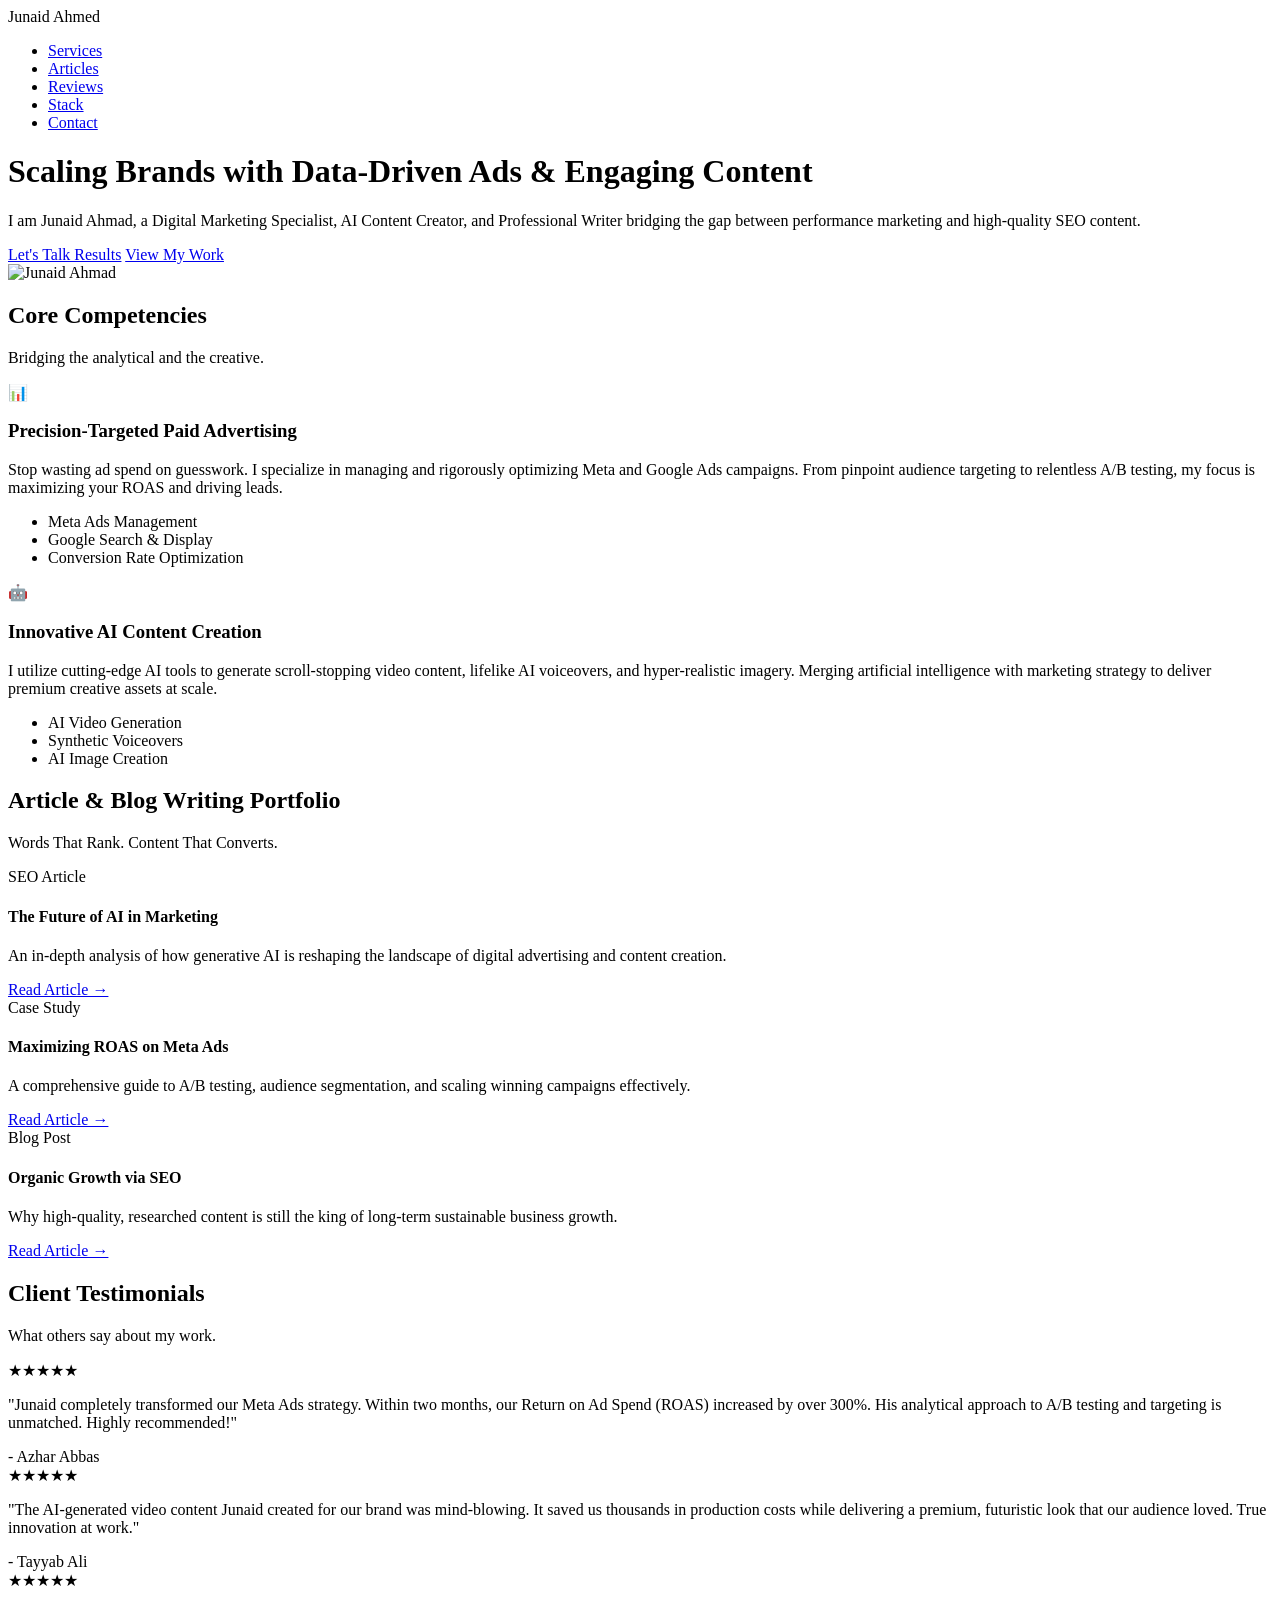
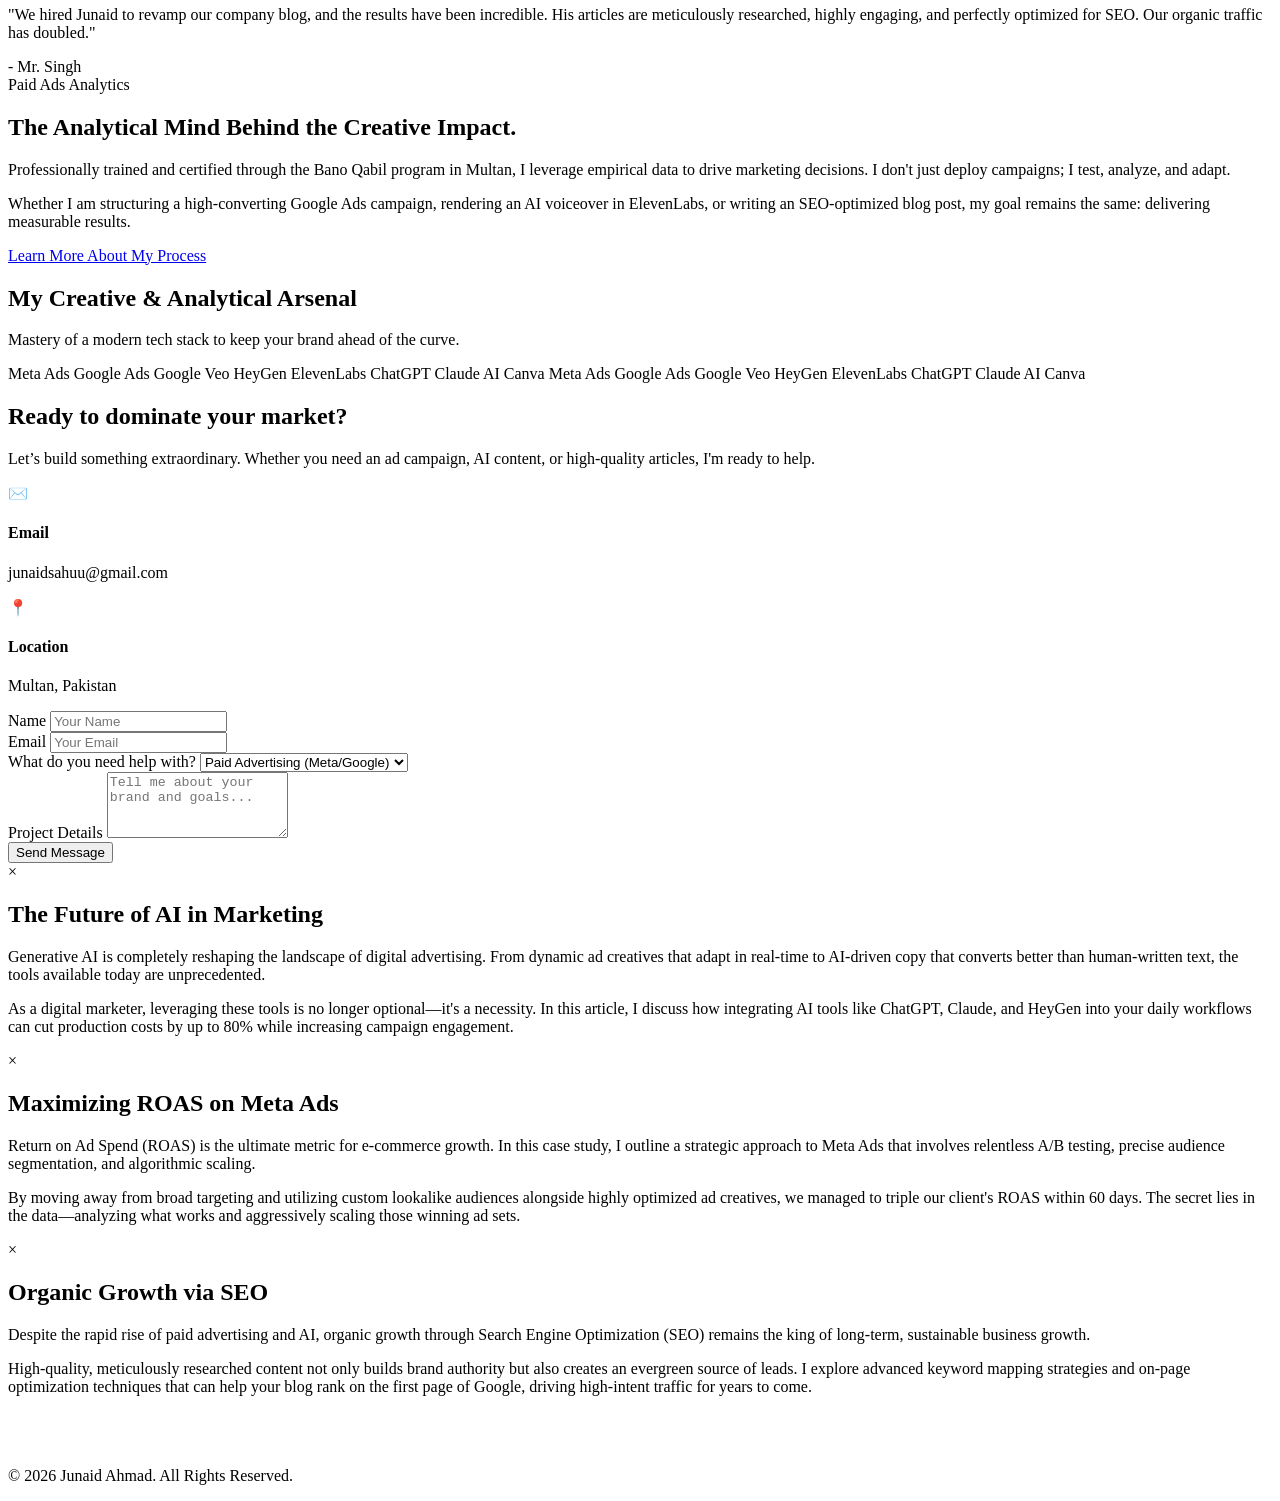
==== index.html @ 8d8487d4 "Add index.html" ====
<!DOCTYPE html>
<html lang="en">
<head>
    <meta charset="UTF-8">
    <meta name="viewport" content="width=device-width, initial-scale=1.0">
    <title>Junaid Ahmad | Digital Marketer, AI Creator & Writer</title>
    <meta name="description" content="Portfolio of Junaid Ahmad: Digital Marketing Specialist, AI Content Creator, and Professional Article/Blog Writer.">
    <link rel="preconnect" href="https://fonts.googleapis.com">
    <link rel="preconnect" href="https://fonts.gstatic.com" crossorigin>
    <link href="https://fonts.googleapis.com/css2?family=Outfit:wght@300;400;600;800&display=swap" rel="stylesheet">
    <link rel="stylesheet" href="style.css">
</head>
<body>
    <div class="background-glow"></div>
    <div class="background-glow glow-2"></div>

    <nav class="navbar">
        <div class="container nav-container">
            <div class="logo">Junaid <span>Ahmed</span></div>
            <ul class="nav-links">
                <li><a href="#services">Services</a></li>
                <li><a href="#blogs">Articles</a></li>
                <li><a href="#reviews">Reviews</a></li>
                <li><a href="#stack">Stack</a></li>
                <li><a href="#contact" class="btn-small">Contact</a></li>
            </ul>
        </div>
    </nav>

    <header class="hero" id="home">
        <div class="container hero-container">
            <div class="hero-content">
                <h1>Scaling Brands with <span class="text-gradient">Data-Driven Ads</span> & <span class="text-gradient-alt">Engaging Content</span></h1>
                <p>I am Junaid Ahmad, a Digital Marketing Specialist, AI Content Creator, and Professional Writer bridging the gap between performance marketing and high-quality SEO content.</p>
                <div class="hero-buttons">
                    <a href="#contact" class="btn btn-primary">Let's Talk Results</a>
                    <a href="#services" class="btn btn-secondary">View My Work</a>
                </div>
            </div>
            <div class="hero-image">
                <div class="image-placeholder">
                    <img src="profile.jpg" alt="Junaid Ahmad" class="profile-img">
                </div>
            </div>
        </div>
    </header>

    <section id="services" class="services">
        <div class="container">
            <div class="section-header center">
                <h2>Core Competencies</h2>
                <p>Bridging the analytical and the creative.</p>
            </div>
            <div class="services-grid">
                <div class="service-card">
                    <div class="card-icon blue">📊</div>
                    <h3>Precision-Targeted Paid Advertising</h3>
                    <p>Stop wasting ad spend on guesswork. I specialize in managing and rigorously optimizing Meta and Google Ads campaigns. From pinpoint audience targeting to relentless A/B testing, my focus is maximizing your ROAS and driving leads.</p>
                    <ul class="feature-list">
                        <li>Meta Ads Management</li>
                        <li>Google Search & Display</li>
                        <li>Conversion Rate Optimization</li>
                    </ul>
                </div>
                <div class="service-card">
                    <div class="card-icon purple">🤖</div>
                    <h3>Innovative AI Content Creation</h3>
                    <p>I utilize cutting-edge AI tools to generate scroll-stopping video content, lifelike AI voiceovers, and hyper-realistic imagery. Merging artificial intelligence with marketing strategy to deliver premium creative assets at scale.</p>
                    <ul class="feature-list">
                        <li>AI Video Generation</li>
                        <li>Synthetic Voiceovers</li>
                        <li>AI Image Creation</li>
                    </ul>
                </div>
            </div>
        </div>
    </section>

    <section id="blogs" class="blogs">
        <div class="container">
            <div class="section-header center">
                <h2>Article & Blog Writing Portfolio</h2>
                <p>Words That Rank. Content That Converts.</p>
            </div>
            <div class="blogs-grid">
                <div class="blog-card">
                    <div class="blog-img">SEO Article</div>
                    <div class="blog-content">
                        <h4>The Future of AI in Marketing</h4>
                        <p>An in-depth analysis of how generative AI is reshaping the landscape of digital advertising and content creation.</p>
                        <a href="#" class="read-more" onclick="openModal('modal-1', event)">Read Article →</a>
                    </div>
                </div>
                <div class="blog-card">
                    <div class="blog-img">Case Study</div>
                    <div class="blog-content">
                        <h4>Maximizing ROAS on Meta Ads</h4>
                        <p>A comprehensive guide to A/B testing, audience segmentation, and scaling winning campaigns effectively.</p>
                        <a href="#" class="read-more" onclick="openModal('modal-2', event)">Read Article →</a>
                    </div>
                </div>
                <div class="blog-card">
                    <div class="blog-img">Blog Post</div>
                    <div class="blog-content">
                        <h4>Organic Growth via SEO</h4>
                        <p>Why high-quality, researched content is still the king of long-term sustainable business growth.</p>
                        <a href="#" class="read-more" onclick="openModal('modal-3', event)">Read Article →</a>
                    </div>
                </div>
            </div>
        </div>
    </section>

    <section id="reviews" class="reviews">
        <div class="container">
            <div class="section-header center">
                <h2>Client Testimonials</h2>
                <p>What others say about my work.</p>
            </div>
            <div class="reviews-grid">
                <div class="review-card">
                    <div class="stars">★★★★★</div>
                    <p class="review-text">"Junaid completely transformed our Meta Ads strategy. Within two months, our Return on Ad Spend (ROAS) increased by over 300%. His analytical approach to A/B testing and targeting is unmatched. Highly recommended!"</p>
                    <div class="reviewer">- Azhar Abbas</div>
                </div>
                <div class="review-card">
                    <div class="stars">★★★★★</div>
                    <p class="review-text">"The AI-generated video content Junaid created for our brand was mind-blowing. It saved us thousands in production costs while delivering a premium, futuristic look that our audience loved. True innovation at work."</p>
                    <div class="reviewer">- Tayyab Ali</div>
                </div>
                <div class="review-card">
                    <div class="stars">★★★★★</div>
                    <p class="review-text">"We hired Junaid to revamp our company blog, and the results have been incredible. His articles are meticulously researched, highly engaging, and perfectly optimized for SEO. Our organic traffic has doubled."</p>
                    <div class="reviewer">- Mr. Singh</div>
                </div>
            </div>
        </div>
    </section>

    <section id="about" class="about">
        <div class="container about-container">
            <div class="about-image">
                <div class="dashboard-placeholder">
                    <div class="dash-header">Paid Ads Analytics</div>
                    <div class="dash-bars">
                        <div class="bar" style="height: 60%;"></div>
                        <div class="bar" style="height: 80%;"></div>
                        <div class="bar" style="height: 40%;"></div>
                        <div class="bar" style="height: 90%;"></div>
                    </div>
                </div>
            </div>
            <div class="about-content">
                <h2>The Analytical Mind Behind the Creative Impact.</h2>
                <p>Professionally trained and certified through the Bano Qabil program in Multan, I leverage empirical data to drive marketing decisions. I don't just deploy campaigns; I test, analyze, and adapt.</p>
                <p>Whether I am structuring a high-converting Google Ads campaign, rendering an AI voiceover in ElevenLabs, or writing an SEO-optimized blog post, my goal remains the same: delivering measurable results.</p>
                <a href="#contact" class="btn btn-outline">Learn More About My Process</a>
            </div>
        </div>
    </section>

    <section id="stack" class="tech-stack">
        <div class="container">
            <div class="section-header center">
                <h2>My Creative & Analytical Arsenal</h2>
                <p>Mastery of a modern tech stack to keep your brand ahead of the curve.</p>
            </div>
            <div class="marquee-container">
                <div class="marquee-content">
                    <span class="tech-item">Meta Ads</span>
                    <span class="tech-item">Google Ads</span>
                    <span class="tech-item">Google Veo</span>
                    <span class="tech-item">HeyGen</span>
                    <span class="tech-item">ElevenLabs</span>
                    <span class="tech-item">ChatGPT</span>
                    <span class="tech-item">Claude AI</span>
                    <span class="tech-item">Canva</span>
                    <!-- Duplicate -->
                    <span class="tech-item">Meta Ads</span>
                    <span class="tech-item">Google Ads</span>
                    <span class="tech-item">Google Veo</span>
                    <span class="tech-item">HeyGen</span>
                    <span class="tech-item">ElevenLabs</span>
                    <span class="tech-item">ChatGPT</span>
                    <span class="tech-item">Claude AI</span>
                    <span class="tech-item">Canva</span>
                </div>
            </div>
        </div>
    </section>

    <section id="contact" class="contact">
        <div class="container contact-container">
            <div class="contact-info">
                <h2>Ready to dominate your market?</h2>
                <p>Let’s build something extraordinary. Whether you need an ad campaign, AI content, or high-quality articles, I'm ready to help.</p>
                
                <div class="info-blocks">
                    <div class="info-block">
                        <span class="info-icon">✉️</span>
                        <div>
                            <h4>Email</h4>
                            <p>junaidsahuu@gmail.com</p>
                        </div>
                    </div>
                    <div class="info-block">
                        <span class="info-icon">📍</span>
                        <div>
                            <h4>Location</h4>
                            <p>Multan, Pakistan</p>
                        </div>
                    </div>
                </div>
            </div>
            <div class="contact-form">
                <form action="#" method="POST" onsubmit="event.preventDefault(); alert('Message sent simulated!');">
                    <div class="form-group">
                        <label for="name">Name</label>
                        <input type="text" id="name" placeholder="Your Name" required>
                    </div>
                    <div class="form-group">
                        <label for="email">Email</label>
                        <input type="email" id="email" placeholder="Your Email" required>
                    </div>
                    <div class="form-group">
                        <label for="service">What do you need help with?</label>
                        <select id="service">
                            <option>Paid Advertising (Meta/Google)</option>
                            <option>AI Content Generation</option>
                            <option>SEO Article / Blog Writing</option>
                            <option>Comprehensive Strategy</option>
                        </select>
                    </div>
                    <div class="form-group">
                        <label for="message">Project Details</label>
                        <textarea id="message" rows="4" placeholder="Tell me about your brand and goals..." required></textarea>
                    </div>
                    <button type="submit" class="btn btn-primary form-btn">Send Message</button>
                </form>
            </div>
        </div>
    </section>

    <!-- Article Modals -->
    <div id="modal-1" class="modal">
        <div class="modal-content">
            <span class="close-btn" onclick="closeModal('modal-1')">&times;</span>
            <h2>The Future of AI in Marketing</h2>
            <p>Generative AI is completely reshaping the landscape of digital advertising. From dynamic ad creatives that adapt in real-time to AI-driven copy that converts better than human-written text, the tools available today are unprecedented.</p>
            <p>As a digital marketer, leveraging these tools is no longer optional—it's a necessity. In this article, I discuss how integrating AI tools like ChatGPT, Claude, and HeyGen into your daily workflows can cut production costs by up to 80% while increasing campaign engagement.</p>
        </div>
    </div>
    
    <div id="modal-2" class="modal">
        <div class="modal-content">
            <span class="close-btn" onclick="closeModal('modal-2')">&times;</span>
            <h2>Maximizing ROAS on Meta Ads</h2>
            <p>Return on Ad Spend (ROAS) is the ultimate metric for e-commerce growth. In this case study, I outline a strategic approach to Meta Ads that involves relentless A/B testing, precise audience segmentation, and algorithmic scaling.</p>
            <p>By moving away from broad targeting and utilizing custom lookalike audiences alongside highly optimized ad creatives, we managed to triple our client's ROAS within 60 days. The secret lies in the data—analyzing what works and aggressively scaling those winning ad sets.</p>
        </div>
    </div>

    <div id="modal-3" class="modal">
        <div class="modal-content">
            <span class="close-btn" onclick="closeModal('modal-3')">&times;</span>
            <h2>Organic Growth via SEO</h2>
            <p>Despite the rapid rise of paid advertising and AI, organic growth through Search Engine Optimization (SEO) remains the king of long-term, sustainable business growth.</p>
            <p>High-quality, meticulously researched content not only builds brand authority but also creates an evergreen source of leads. I explore advanced keyword mapping strategies and on-page optimization techniques that can help your blog rank on the first page of Google, driving high-intent traffic for years to come.</p>
        </div>
    </div>

    <!-- WhatsApp Floating Button -->
    <a href="https://wa.me/923027334996" target="_blank" class="whatsapp-btn" title="Contact me on WhatsApp">
        <svg viewBox="0 0 32 32" width="35" height="35"><path d="M16 2a13 13 0 0 0-10.9 19.9L3.5 28.5l6.8-1.8A13 13 0 1 0 16 2zm0 24a11 11 0 0 1-5.6-1.5l-.4-.2-4.1 1.1 1.1-4-.3-.4A11 11 0 1 1 16 26zm6-8.2c-.3-.2-2-.9-2.3-1-.3-.1-.5-.2-.7.2s-1.2 1.5-1.5 1.8c-.2.3-.5.3-.8.2-.3-.2-1.4-.5-2.6-1.6-1-1-1.6-2.1-1.8-2.5-.2-.3 0-.4.1-.6.1-.2.3-.3.4-.5.1-.2.2-.3.3-.5.1-.2.1-.3 0-.5s-.7-1.8-.9-2.5c-.2-.7-.4-.6-.6-.6h-.5c-.2 0-.6.1-.9.4s-1.1 1.1-1.1 2.6c0 1.6 1.1 3.1 1.3 3.3.2.3 2.2 3.4 5.4 4.8 2.2.9 3.1 1 4.2.9 1.1-.1 2-.8 2.3-1.6.3-.8.3-1.5.2-1.6-.1-.2-.3-.6-.5z" fill="#FFF"/></svg>
    </a>

    <footer>
        <div class="container center">
            <p>&copy; 2026 Junaid Ahmad. All Rights Reserved.</p>
        </div>
    </footer>

    <script src="script.js"></script>
</body>
</html>
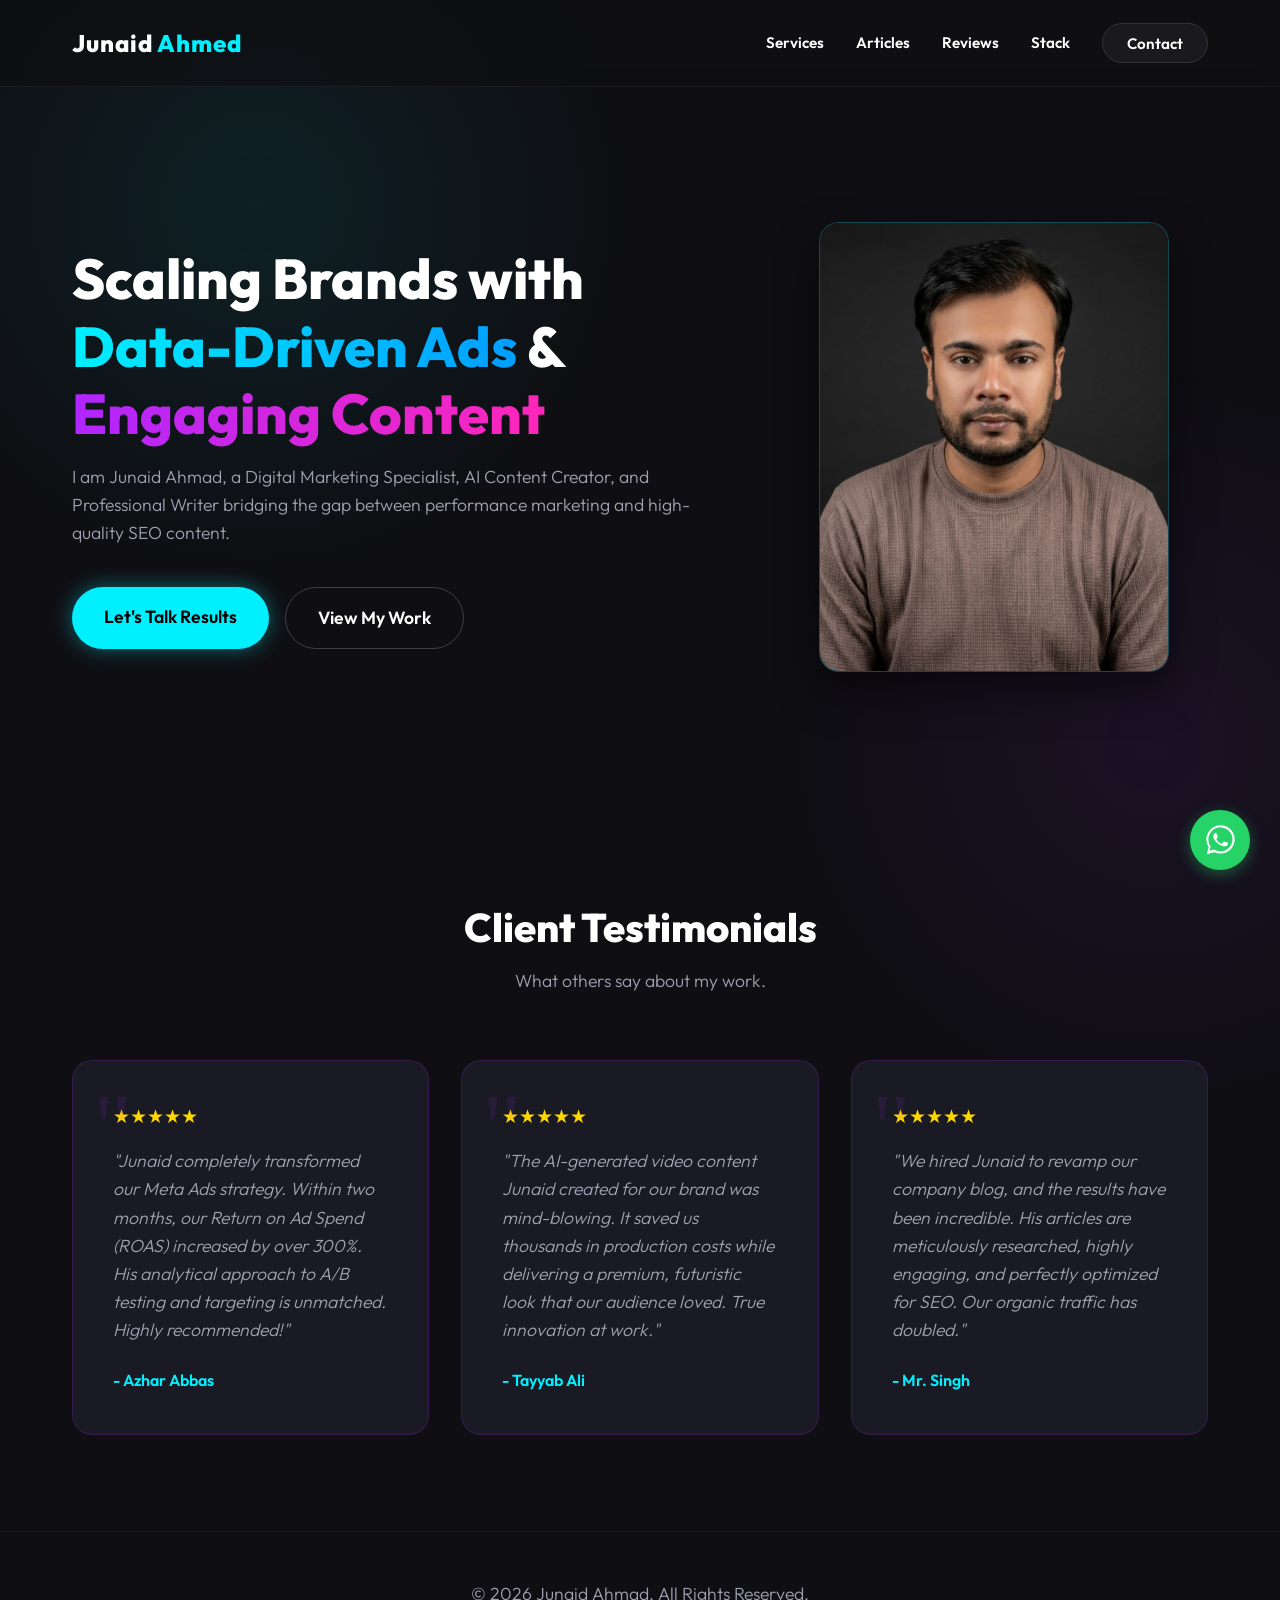
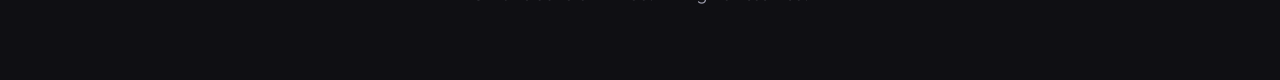
==== commit 5919519e: "Update index.html" ====
--- a/index.html
+++ b/index.html
@@ -5,8 +5,6 @@
     <meta name="viewport" content="width=device-width, initial-scale=1.0">
     <title>Junaid Ahmad | Digital Marketer, AI Creator & Writer</title>
     <meta name="description" content="Portfolio of Junaid Ahmad: Digital Marketing Specialist, AI Content Creator, and Professional Article/Blog Writer.">
-    <link rel="preconnect" href="https://fonts.googleapis.com">
-    <link rel="preconnect" href="https://fonts.gstatic.com" crossorigin>
     <link href="https://fonts.googleapis.com/css2?family=Outfit:wght@300;400;600;800&display=swap" rel="stylesheet">
     <link rel="stylesheet" href="style.css">
 </head>
@@ -16,13 +14,13 @@
 
     <nav class="navbar">
         <div class="container nav-container">
-            <div class="logo">Junaid <span>Ahmed</span></div>
+            <div class="logo"><a href="index.html" style="color: inherit; text-decoration: none;">Junaid <span>Ahmed</span></a></div>
             <ul class="nav-links">
-                <li><a href="#services">Services</a></li>
-                <li><a href="#blogs">Articles</a></li>
+                <li><a href="services.html">Services</a></li>
+                <li><a href="articles.html">Articles</a></li>
                 <li><a href="#reviews">Reviews</a></li>
-                <li><a href="#stack">Stack</a></li>
-                <li><a href="#contact" class="btn-small">Contact</a></li>
+                <li><a href="services.html#stack">Stack</a></li>
+                <li><a href="contact.html" class="btn-small">Contact</a></li>
             </ul>
         </div>
     </nav>
@@ -33,8 +31,8 @@
                 <h1>Scaling Brands with <span class="text-gradient">Data-Driven Ads</span> & <span class="text-gradient-alt">Engaging Content</span></h1>
                 <p>I am Junaid Ahmad, a Digital Marketing Specialist, AI Content Creator, and Professional Writer bridging the gap between performance marketing and high-quality SEO content.</p>
                 <div class="hero-buttons">
-                    <a href="#contact" class="btn btn-primary">Let's Talk Results</a>
-                    <a href="#services" class="btn btn-secondary">View My Work</a>
+                    <a href="contact.html" class="btn btn-primary">Let's Talk Results</a>
+                    <a href="services.html" class="btn btn-secondary">View My Work</a>
                 </div>
             </div>
             <div class="hero-image">
@@ -44,72 +42,6 @@
             </div>
         </div>
     </header>
-
-    <section id="services" class="services">
-        <div class="container">
-            <div class="section-header center">
-                <h2>Core Competencies</h2>
-                <p>Bridging the analytical and the creative.</p>
-            </div>
-            <div class="services-grid">
-                <div class="service-card">
-                    <div class="card-icon blue">📊</div>
-                    <h3>Precision-Targeted Paid Advertising</h3>
-                    <p>Stop wasting ad spend on guesswork. I specialize in managing and rigorously optimizing Meta and Google Ads campaigns. From pinpoint audience targeting to relentless A/B testing, my focus is maximizing your ROAS and driving leads.</p>
-                    <ul class="feature-list">
-                        <li>Meta Ads Management</li>
-                        <li>Google Search & Display</li>
-                        <li>Conversion Rate Optimization</li>
-                    </ul>
-                </div>
-                <div class="service-card">
-                    <div class="card-icon purple">🤖</div>
-                    <h3>Innovative AI Content Creation</h3>
-                    <p>I utilize cutting-edge AI tools to generate scroll-stopping video content, lifelike AI voiceovers, and hyper-realistic imagery. Merging artificial intelligence with marketing strategy to deliver premium creative assets at scale.</p>
-                    <ul class="feature-list">
-                        <li>AI Video Generation</li>
-                        <li>Synthetic Voiceovers</li>
-                        <li>AI Image Creation</li>
-                    </ul>
-                </div>
-            </div>
-        </div>
-    </section>
-
-    <section id="blogs" class="blogs">
-        <div class="container">
-            <div class="section-header center">
-                <h2>Article & Blog Writing Portfolio</h2>
-                <p>Words That Rank. Content That Converts.</p>
-            </div>
-            <div class="blogs-grid">
-                <div class="blog-card">
-                    <div class="blog-img">SEO Article</div>
-                    <div class="blog-content">
-                        <h4>The Future of AI in Marketing</h4>
-                        <p>An in-depth analysis of how generative AI is reshaping the landscape of digital advertising and content creation.</p>
-                        <a href="#" class="read-more" onclick="openModal('modal-1', event)">Read Article →</a>
-                    </div>
-                </div>
-                <div class="blog-card">
-                    <div class="blog-img">Case Study</div>
-                    <div class="blog-content">
-                        <h4>Maximizing ROAS on Meta Ads</h4>
-                        <p>A comprehensive guide to A/B testing, audience segmentation, and scaling winning campaigns effectively.</p>
-                        <a href="#" class="read-more" onclick="openModal('modal-2', event)">Read Article →</a>
-                    </div>
-                </div>
-                <div class="blog-card">
-                    <div class="blog-img">Blog Post</div>
-                    <div class="blog-content">
-                        <h4>Organic Growth via SEO</h4>
-                        <p>Why high-quality, researched content is still the king of long-term sustainable business growth.</p>
-                        <a href="#" class="read-more" onclick="openModal('modal-3', event)">Read Article →</a>
-                    </div>
-                </div>
-            </div>
-        </div>
-    </section>
 
     <section id="reviews" class="reviews">
         <div class="container">
@@ -137,141 +69,9 @@
         </div>
     </section>
 
-    <section id="about" class="about">
-        <div class="container about-container">
-            <div class="about-image">
-                <div class="dashboard-placeholder">
-                    <div class="dash-header">Paid Ads Analytics</div>
-                    <div class="dash-bars">
-                        <div class="bar" style="height: 60%;"></div>
-                        <div class="bar" style="height: 80%;"></div>
-                        <div class="bar" style="height: 40%;"></div>
-                        <div class="bar" style="height: 90%;"></div>
-                    </div>
-                </div>
-            </div>
-            <div class="about-content">
-                <h2>The Analytical Mind Behind the Creative Impact.</h2>
-                <p>Professionally trained and certified through the Bano Qabil program in Multan, I leverage empirical data to drive marketing decisions. I don't just deploy campaigns; I test, analyze, and adapt.</p>
-                <p>Whether I am structuring a high-converting Google Ads campaign, rendering an AI voiceover in ElevenLabs, or writing an SEO-optimized blog post, my goal remains the same: delivering measurable results.</p>
-                <a href="#contact" class="btn btn-outline">Learn More About My Process</a>
-            </div>
-        </div>
-    </section>
-
-    <section id="stack" class="tech-stack">
-        <div class="container">
-            <div class="section-header center">
-                <h2>My Creative & Analytical Arsenal</h2>
-                <p>Mastery of a modern tech stack to keep your brand ahead of the curve.</p>
-            </div>
-            <div class="marquee-container">
-                <div class="marquee-content">
-                    <span class="tech-item">Meta Ads</span>
-                    <span class="tech-item">Google Ads</span>
-                    <span class="tech-item">Google Veo</span>
-                    <span class="tech-item">HeyGen</span>
-                    <span class="tech-item">ElevenLabs</span>
-                    <span class="tech-item">ChatGPT</span>
-                    <span class="tech-item">Claude AI</span>
-                    <span class="tech-item">Canva</span>
-                    <!-- Duplicate -->
-                    <span class="tech-item">Meta Ads</span>
-                    <span class="tech-item">Google Ads</span>
-                    <span class="tech-item">Google Veo</span>
-                    <span class="tech-item">HeyGen</span>
-                    <span class="tech-item">ElevenLabs</span>
-                    <span class="tech-item">ChatGPT</span>
-                    <span class="tech-item">Claude AI</span>
-                    <span class="tech-item">Canva</span>
-                </div>
-            </div>
-        </div>
-    </section>
-
-    <section id="contact" class="contact">
-        <div class="container contact-container">
-            <div class="contact-info">
-                <h2>Ready to dominate your market?</h2>
-                <p>Let’s build something extraordinary. Whether you need an ad campaign, AI content, or high-quality articles, I'm ready to help.</p>
-                
-                <div class="info-blocks">
-                    <div class="info-block">
-                        <span class="info-icon">✉️</span>
-                        <div>
-                            <h4>Email</h4>
-                            <p>junaidsahuu@gmail.com</p>
-                        </div>
-                    </div>
-                    <div class="info-block">
-                        <span class="info-icon">📍</span>
-                        <div>
-                            <h4>Location</h4>
-                            <p>Multan, Pakistan</p>
-                        </div>
-                    </div>
-                </div>
-            </div>
-            <div class="contact-form">
-                <form action="#" method="POST" onsubmit="event.preventDefault(); alert('Message sent simulated!');">
-                    <div class="form-group">
-                        <label for="name">Name</label>
-                        <input type="text" id="name" placeholder="Your Name" required>
-                    </div>
-                    <div class="form-group">
-                        <label for="email">Email</label>
-                        <input type="email" id="email" placeholder="Your Email" required>
-                    </div>
-                    <div class="form-group">
-                        <label for="service">What do you need help with?</label>
-                        <select id="service">
-                            <option>Paid Advertising (Meta/Google)</option>
-                            <option>AI Content Generation</option>
-                            <option>SEO Article / Blog Writing</option>
-                            <option>Comprehensive Strategy</option>
-                        </select>
-                    </div>
-                    <div class="form-group">
-                        <label for="message">Project Details</label>
-                        <textarea id="message" rows="4" placeholder="Tell me about your brand and goals..." required></textarea>
-                    </div>
-                    <button type="submit" class="btn btn-primary form-btn">Send Message</button>
-                </form>
-            </div>
-        </div>
-    </section>
-
-    <!-- Article Modals -->
-    <div id="modal-1" class="modal">
-        <div class="modal-content">
-            <span class="close-btn" onclick="closeModal('modal-1')">&times;</span>
-            <h2>The Future of AI in Marketing</h2>
-            <p>Generative AI is completely reshaping the landscape of digital advertising. From dynamic ad creatives that adapt in real-time to AI-driven copy that converts better than human-written text, the tools available today are unprecedented.</p>
-            <p>As a digital marketer, leveraging these tools is no longer optional—it's a necessity. In this article, I discuss how integrating AI tools like ChatGPT, Claude, and HeyGen into your daily workflows can cut production costs by up to 80% while increasing campaign engagement.</p>
-        </div>
-    </div>
-    
-    <div id="modal-2" class="modal">
-        <div class="modal-content">
-            <span class="close-btn" onclick="closeModal('modal-2')">&times;</span>
-            <h2>Maximizing ROAS on Meta Ads</h2>
-            <p>Return on Ad Spend (ROAS) is the ultimate metric for e-commerce growth. In this case study, I outline a strategic approach to Meta Ads that involves relentless A/B testing, precise audience segmentation, and algorithmic scaling.</p>
-            <p>By moving away from broad targeting and utilizing custom lookalike audiences alongside highly optimized ad creatives, we managed to triple our client's ROAS within 60 days. The secret lies in the data—analyzing what works and aggressively scaling those winning ad sets.</p>
-        </div>
-    </div>
-
-    <div id="modal-3" class="modal">
-        <div class="modal-content">
-            <span class="close-btn" onclick="closeModal('modal-3')">&times;</span>
-            <h2>Organic Growth via SEO</h2>
-            <p>Despite the rapid rise of paid advertising and AI, organic growth through Search Engine Optimization (SEO) remains the king of long-term, sustainable business growth.</p>
-            <p>High-quality, meticulously researched content not only builds brand authority but also creates an evergreen source of leads. I explore advanced keyword mapping strategies and on-page optimization techniques that can help your blog rank on the first page of Google, driving high-intent traffic for years to come.</p>
-        </div>
-    </div>
-
     <!-- WhatsApp Floating Button -->
     <a href="https://wa.me/923027334996" target="_blank" class="whatsapp-btn" title="Contact me on WhatsApp">
-        <svg viewBox="0 0 32 32" width="35" height="35"><path d="M16 2a13 13 0 0 0-10.9 19.9L3.5 28.5l6.8-1.8A13 13 0 1 0 16 2zm0 24a11 11 0 0 1-5.6-1.5l-.4-.2-4.1 1.1 1.1-4-.3-.4A11 11 0 1 1 16 26zm6-8.2c-.3-.2-2-.9-2.3-1-.3-.1-.5-.2-.7.2s-1.2 1.5-1.5 1.8c-.2.3-.5.3-.8.2-.3-.2-1.4-.5-2.6-1.6-1-1-1.6-2.1-1.8-2.5-.2-.3 0-.4.1-.6.1-.2.3-.3.4-.5.1-.2.2-.3.3-.5.1-.2.1-.3 0-.5s-.7-1.8-.9-2.5c-.2-.7-.4-.6-.6-.6h-.5c-.2 0-.6.1-.9.4s-1.1 1.1-1.1 2.6c0 1.6 1.1 3.1 1.3 3.3.2.3 2.2 3.4 5.4 4.8 2.2.9 3.1 1 4.2.9 1.1-.1 2-.8 2.3-1.6.3-.8.3-1.5.2-1.6-.1-.2-.3-.6-.5z" fill="#FFF"/></svg>
+        <svg viewBox="0 0 32 32" width="35" height="35"><path d="M16 2a13 13 0 0 0-10.9 19.9L3.5 28.5l6.8-1.8A13 13 0 1 0 16 2zm0 24a11 11 0 0 1-5.6-1.5l-.4-.2-4.1 1.1 1.1-4-.3-.4A11 11 0 1 1 16 26zm6-8.2c-.3-.2-2-.9-2.3-1-.3-.1-.5-.2-.7.2s-1.2 1.5-1.5 1.8c-.2.3-.5.3-.8.2-.3-.2-1.4-.5-2.6-1.6-1-1-1.6-2.1-1.8-2.5-.2-.3 0-.4.1-.6.1-.2.3-.3.4-.5.1-.2.2-.3.3-.5.1-.2.2-.3.3-.5.1-.2.1-.3 0-.5s-.7-1.8-.9-2.5c-.2-.7-.4-.6-.6-.6h-.5c-.2 0-.6.1-.9.4s-1.1 1.1-1.1 2.6c0 1.6 1.1 3.1 1.3 3.3.2.3 2.2 3.4 5.4 4.8 2.2.9 3.1 1 4.2.9 1.1-.1 2-.8 2.3-1.6.3-.8.3-1.5.2-1.6-.1-.2-.3-.6-.5z" fill="#FFF"/></svg>
     </a>
 
     <footer>
--- a/style.css
+++ b/style.css
@@ -0,0 +1,704 @@
+:root {
+    --bg-color: #0f0f13;
+    --card-bg: #1a1a24;
+    --text-primary: #ffffff;
+    --text-secondary: #a0a0b0;
+    --accent-blue: #00f0ff;
+    --accent-purple: #b026ff;
+    --font-main: 'Outfit', sans-serif;
+}
+
+* {
+    margin: 0;
+    padding: 0;
+    box-sizing: border-box;
+}
+
+body {
+    background-color: var(--bg-color);
+    color: var(--text-primary);
+    font-family: var(--font-main);
+    line-height: 1.6;
+    overflow-x: hidden;
+    scroll-behavior: smooth;
+}
+
+a {
+    text-decoration: none;
+    color: inherit;
+}
+
+ul {
+    list-style: none;
+}
+
+/* Background Glows */
+.background-glow {
+    position: fixed;
+    top: -20%;
+    left: -10%;
+    width: 60vw;
+    height: 60vw;
+    background: radial-gradient(circle, rgba(0, 240, 255, 0.08) 0%, rgba(15, 15, 19, 0) 70%);
+    border-radius: 50%;
+    z-index: -1;
+    pointer-events: none;
+}
+
+.background-glow.glow-2 {
+    top: 40%;
+    left: 60%;
+    background: radial-gradient(circle, rgba(176, 38, 255, 0.08) 0%, rgba(15, 15, 19, 0) 70%);
+}
+
+.container {
+    max-width: 1200px;
+    margin: 0 auto;
+    padding: 0 2rem;
+}
+
+.center {
+    text-align: center;
+}
+
+/* Typography */
+h1, h2, h3, h4 {
+    font-weight: 800;
+    line-height: 1.2;
+    margin-bottom: 1rem;
+}
+
+h1 {
+    font-size: 3.5rem;
+}
+
+h2 {
+    font-size: 2.5rem;
+}
+
+h3 {
+    font-size: 1.5rem;
+    margin-bottom: 1rem;
+}
+
+p {
+    color: var(--text-secondary);
+    margin-bottom: 1.5rem;
+    font-size: 1.1rem;
+    font-weight: 300;
+}
+
+.text-gradient {
+    background: linear-gradient(90deg, var(--accent-blue), #009dff);
+    -webkit-background-clip: text;
+    -webkit-text-fill-color: transparent;
+}
+
+.text-gradient-alt {
+    background: linear-gradient(90deg, var(--accent-purple), #ff26b9);
+    -webkit-background-clip: text;
+    -webkit-text-fill-color: transparent;
+}
+
+/* Navbar */
+.navbar {
+    padding: 1.5rem 0;
+    position: sticky;
+    top: 0;
+    background: rgba(15, 15, 19, 0.8);
+    backdrop-filter: blur(10px);
+    z-index: 1000;
+    border-bottom: 1px solid rgba(255, 255, 255, 0.05);
+}
+
+.nav-container {
+    display: flex;
+    justify-content: space-between;
+    align-items: center;
+}
+
+.logo {
+    font-size: 1.5rem;
+    font-weight: 800;
+    letter-spacing: 1px;
+}
+
+.logo span {
+    color: var(--accent-blue);
+}
+
+.nav-links {
+    display: flex;
+    gap: 2rem;
+    align-items: center;
+}
+
+.nav-links a {
+    font-size: 0.95rem;
+    font-weight: 600;
+    transition: color 0.3s ease;
+}
+
+.nav-links a:hover {
+    color: var(--accent-blue);
+}
+
+/* Buttons */
+.btn {
+    display: inline-block;
+    padding: 1rem 2rem;
+    border-radius: 50px;
+    font-weight: 600;
+    font-size: 1.1rem;
+    cursor: pointer;
+    transition: all 0.3s ease;
+    border: none;
+}
+
+.btn-small {
+    padding: 0.6rem 1.5rem;
+    background: rgba(255,255,255,0.05);
+    border-radius: 50px;
+    border: 1px solid rgba(255,255,255,0.1);
+}
+
+.btn-small:hover {
+    background: var(--accent-blue);
+    color: #000;
+}
+
+.btn-primary {
+    background: var(--accent-blue);
+    color: #000;
+    box-shadow: 0 0 20px rgba(0, 240, 255, 0.4);
+}
+
+.btn-primary:hover {
+    transform: translateY(-3px);
+    box-shadow: 0 0 30px rgba(0, 240, 255, 0.6);
+}
+
+.btn-secondary {
+    background: transparent;
+    color: var(--text-primary);
+    border: 1px solid rgba(255,255,255,0.2);
+}
+
+.btn-secondary:hover {
+    border-color: var(--accent-purple);
+    color: var(--accent-purple);
+    transform: translateY(-3px);
+}
+
+.btn-outline {
+    background: transparent;
+    color: var(--accent-blue);
+    border: 1px solid var(--accent-blue);
+    padding: 0.8rem 1.8rem;
+    border-radius: 50px;
+}
+
+.btn-outline:hover {
+    background: var(--accent-blue);
+    color: #000;
+}
+
+/* Hero Section */
+.hero {
+    padding: 8rem 0;
+    min-height: 80vh;
+    display: flex;
+    align-items: center;
+}
+
+.hero-container {
+    display: grid;
+    grid-template-columns: 1.2fr 0.8fr;
+    gap: 4rem;
+    align-items: center;
+}
+
+.hero-buttons {
+    display: flex;
+    gap: 1rem;
+    margin-top: 2.5rem;
+}
+
+.hero-image {
+    display: flex;
+    justify-content: center;
+}
+
+.image-placeholder {
+    width: 350px;
+    height: 450px;
+    background: linear-gradient(145deg, #1a1a24, #232330);
+    border-radius: 20px;
+    display: flex;
+    align-items: center;
+    justify-content: center;
+    color: var(--text-secondary);
+    border: 1px solid rgba(0, 240, 255, 0.2);
+    box-shadow: 0 20px 40px rgba(0,0,0,0.5);
+    position: relative;
+    overflow: hidden;
+}
+
+.profile-img {
+    width: 100%;
+    height: 100%;
+    object-fit: cover;
+    z-index: 1;
+}
+
+.image-placeholder::after {
+    content: '';
+    position: absolute;
+    top: -50%;
+    left: -50%;
+    width: 200%;
+    height: 200%;
+    background: conic-gradient(from 0deg, transparent 0 340deg, var(--accent-blue) 360deg);
+    animation: rotate 4s linear infinite;
+    z-index: 0;
+}
+
+@keyframes rotate {
+    100% { transform: rotate(360deg); }
+}
+
+/* Services */
+.services {
+    padding: 6rem 0;
+}
+
+.section-header {
+    margin-bottom: 4rem;
+}
+
+.services-grid {
+    display: grid;
+    grid-template-columns: 1fr 1fr;
+    gap: 2rem;
+}
+
+.service-card {
+    background: var(--card-bg);
+    padding: 3rem;
+    border-radius: 20px;
+    border: 1px solid rgba(255,255,255,0.05);
+    transition: transform 0.3s ease, border-color 0.3s ease;
+}
+
+.service-card:hover {
+    transform: translateY(-10px);
+    border-color: rgba(255,255,255,0.2);
+}
+
+.card-icon {
+    font-size: 3rem;
+    margin-bottom: 1.5rem;
+    display: inline-block;
+    padding: 1rem;
+    border-radius: 15px;
+    background: rgba(255,255,255,0.03);
+}
+
+.feature-list {
+    margin-top: 1.5rem;
+}
+
+.feature-list li {
+    margin-bottom: 0.8rem;
+    color: var(--text-primary);
+    display: flex;
+    align-items: center;
+    gap: 0.5rem;
+}
+
+.feature-list li::before {
+    content: '→';
+    color: var(--accent-blue);
+}
+
+/* Tech Stack */
+.tech-stack {
+    padding: 4rem 0;
+    background: linear-gradient(180deg, transparent, rgba(15,15,19,0.8));
+    border-top: 1px solid rgba(255,255,255,0.02);
+    border-bottom: 1px solid rgba(255,255,255,0.02);
+}
+
+.marquee-container {
+    width: 100%;
+    overflow: hidden;
+    padding: 2rem 0;
+    position: relative;
+}
+
+.marquee-container::before, .marquee-container::after {
+    content: '';
+    position: absolute;
+    top: 0;
+    width: 100px;
+    height: 100%;
+    z-index: 2;
+}
+
+.marquee-container::before {
+    left: 0;
+    background: linear-gradient(to right, var(--bg-color), transparent);
+}
+
+.marquee-container::after {
+    right: 0;
+    background: linear-gradient(to left, var(--bg-color), transparent);
+}
+
+.marquee-content {
+    display: flex;
+    width: max-content;
+    animation: scroll 30s linear infinite;
+    gap: 3rem;
+}
+
+.tech-item {
+    font-size: 1.5rem;
+    font-weight: 800;
+    color: rgba(255,255,255,0.3);
+    transition: color 0.3s ease;
+}
+
+.tech-item:hover {
+    color: var(--accent-purple);
+}
+
+@keyframes scroll {
+    to { transform: translateX(-50%); }
+}
+
+/* About Section */
+.about {
+    padding: 8rem 0;
+}
+
+.about-container {
+    display: grid;
+    grid-template-columns: 0.8fr 1.2fr;
+    gap: 4rem;
+    align-items: center;
+}
+
+.dashboard-placeholder {
+    background: var(--card-bg);
+    border-radius: 15px;
+    padding: 2rem;
+    border: 1px solid rgba(255,255,255,0.05);
+    box-shadow: 0 10px 30px rgba(0,0,0,0.3);
+}
+
+.dash-header {
+    font-weight: 600;
+    margin-bottom: 2rem;
+    color: var(--accent-blue);
+}
+
+.dash-bars {
+    display: flex;
+    align-items: flex-end;
+    gap: 1rem;
+    height: 150px;
+}
+
+.bar {
+    flex: 1;
+    background: linear-gradient(0deg, rgba(0,240,255,0.2), var(--accent-blue));
+    border-radius: 5px 5px 0 0;
+    transition: height 1s ease;
+}
+
+.bar:nth-child(2) { background: linear-gradient(0deg, rgba(176,38,255,0.2), var(--accent-purple)); }
+.bar:nth-child(4) { background: linear-gradient(0deg, rgba(176,38,255,0.2), var(--accent-purple)); }
+
+/* Contact Section */
+.contact {
+    padding: 6rem 0;
+}
+
+.contact-container {
+    display: grid;
+    grid-template-columns: 1fr 1fr;
+    gap: 4rem;
+}
+
+.info-blocks {
+    margin-top: 3rem;
+    display: flex;
+    flex-direction: column;
+    gap: 2rem;
+}
+
+.info-block {
+    display: flex;
+    gap: 1rem;
+    align-items: center;
+}
+
+.info-icon {
+    font-size: 2rem;
+    background: rgba(255,255,255,0.05);
+    padding: 1rem;
+    border-radius: 12px;
+}
+
+.contact-form {
+    background: var(--card-bg);
+    padding: 3rem;
+    border-radius: 20px;
+    border: 1px solid rgba(255,255,255,0.05);
+}
+
+.form-group {
+    margin-bottom: 1.5rem;
+}
+
+label {
+    display: block;
+    margin-bottom: 0.5rem;
+    font-size: 0.9rem;
+    color: var(--text-secondary);
+}
+
+input, select, textarea {
+    width: 100%;
+    padding: 1rem;
+    background: rgba(0,0,0,0.2);
+    border: 1px solid rgba(255,255,255,0.1);
+    border-radius: 10px;
+    color: var(--text-primary);
+    font-family: inherit;
+    transition: border-color 0.3s ease;
+}
+
+input:focus, select:focus, textarea:focus {
+    outline: none;
+    border-color: var(--accent-blue);
+}
+
+.form-btn {
+    width: 100%;
+    margin-top: 1rem;
+}
+
+/* Blogs Section */
+.blogs {
+    padding: 6rem 0;
+    background: linear-gradient(180deg, rgba(15,15,19,0.8), transparent);
+}
+
+.blogs-grid {
+    display: grid;
+    grid-template-columns: repeat(auto-fit, minmax(300px, 1fr));
+    gap: 2rem;
+}
+
+.blog-card {
+    background: var(--card-bg);
+    border-radius: 20px;
+    overflow: hidden;
+    border: 1px solid rgba(255,255,255,0.05);
+    transition: transform 0.3s ease;
+}
+
+.blog-card:hover {
+    transform: translateY(-10px);
+    border-color: var(--accent-blue);
+}
+
+.blog-img {
+    height: 200px;
+    background: linear-gradient(145deg, #232330, #1a1a24);
+    display: flex;
+    align-items: center;
+    justify-content: center;
+    color: var(--text-secondary);
+    font-weight: 600;
+    letter-spacing: 2px;
+    border-bottom: 1px solid rgba(255,255,255,0.05);
+}
+
+.blog-content {
+    padding: 2rem;
+}
+
+.read-more {
+    color: var(--accent-blue);
+    font-weight: 600;
+    display: inline-block;
+    margin-top: 1rem;
+    transition: color 0.3s;
+}
+
+.read-more:hover {
+    color: var(--accent-purple);
+}
+
+/* Reviews Section */
+.reviews {
+    padding: 6rem 0;
+}
+
+.reviews-grid {
+    display: grid;
+    grid-template-columns: repeat(auto-fit, minmax(300px, 1fr));
+    gap: 2rem;
+}
+
+.review-card {
+    background: var(--card-bg);
+    padding: 2.5rem;
+    border-radius: 20px;
+    border: 1px solid rgba(176, 38, 255, 0.2);
+    position: relative;
+}
+
+.review-card::before {
+    content: '"';
+    font-size: 6rem;
+    color: rgba(176, 38, 255, 0.1);
+    position: absolute;
+    top: -10px;
+    left: 20px;
+    font-family: serif;
+}
+
+.stars {
+    color: #ffd700;
+    font-size: 1.2rem;
+    margin-bottom: 1rem;
+}
+
+.review-text {
+    font-style: italic;
+    margin-bottom: 1.5rem;
+}
+
+.reviewer {
+    font-weight: 600;
+    color: var(--accent-blue);
+}
+
+/* Footer */
+footer {
+    padding: 3rem 0;
+    border-top: 1px solid rgba(255,255,255,0.05);
+}
+
+/* Responsive Design */
+@media (max-width: 992px) {
+    .hero-container, .about-container, .contact-container {
+        grid-template-columns: 1fr;
+        text-align: center;
+    }
+    
+    .hero-buttons {
+        justify-content: center;
+    }
+
+    .hero-image, .about-image {
+        order: -1;
+    }
+
+    .services-grid {
+        grid-template-columns: 1fr;
+    }
+
+    .info-blocks {
+        align-items: center;
+    }
+}
+
+@media (max-width: 768px) {
+    h1 { font-size: 2.5rem; }
+    h2 { font-size: 2rem; }
+    .nav-links { display: none; }
+}
+
+/* Modal Styles */
+.modal {
+    display: none; 
+    position: fixed; 
+    z-index: 2000; 
+    left: 0;
+    top: 0;
+    width: 100%; 
+    height: 100%; 
+    overflow: auto; 
+    background-color: rgba(15,15,19,0.9);
+    backdrop-filter: blur(5px);
+}
+
+.modal-content {
+    background-color: var(--card-bg);
+    margin: 10% auto; 
+    padding: 3rem;
+    border: 1px solid var(--accent-blue);
+    border-radius: 20px;
+    width: 80%;
+    max-width: 800px;
+    position: relative;
+    box-shadow: 0 10px 40px rgba(0,240,255,0.2);
+    animation: modalFadeIn 0.3s ease;
+}
+
+@keyframes modalFadeIn {
+    from { opacity: 0; transform: translateY(-50px); }
+    to { opacity: 1; transform: translateY(0); }
+}
+
+.close-btn {
+    color: var(--text-secondary);
+    float: right;
+    font-size: 28px;
+    font-weight: bold;
+    cursor: pointer;
+    position: absolute;
+    top: 20px;
+    right: 30px;
+    transition: color 0.3s;
+}
+
+.close-btn:hover,
+.close-btn:focus {
+    color: var(--accent-purple);
+    text-decoration: none;
+}
+
+.modal h2 {
+    color: var(--accent-blue);
+    margin-bottom: 1.5rem;
+}
+
+/* WhatsApp Floating Button */
+.whatsapp-btn {
+    position: fixed;
+    bottom: 30px;
+    right: 30px;
+    background-color: #25d366;
+    color: white;
+    border-radius: 50%;
+    width: 60px;
+    height: 60px;
+    display: flex;
+    justify-content: center;
+    align-items: center;
+    box-shadow: 0 4px 15px rgba(37, 211, 102, 0.4);
+    z-index: 1500;
+    transition: transform 0.3s ease, box-shadow 0.3s ease;
+}
+
+.whatsapp-btn:hover {
+    transform: scale(1.1);
+    box-shadow: 0 6px 20px rgba(37, 211, 102, 0.6);
+}
+
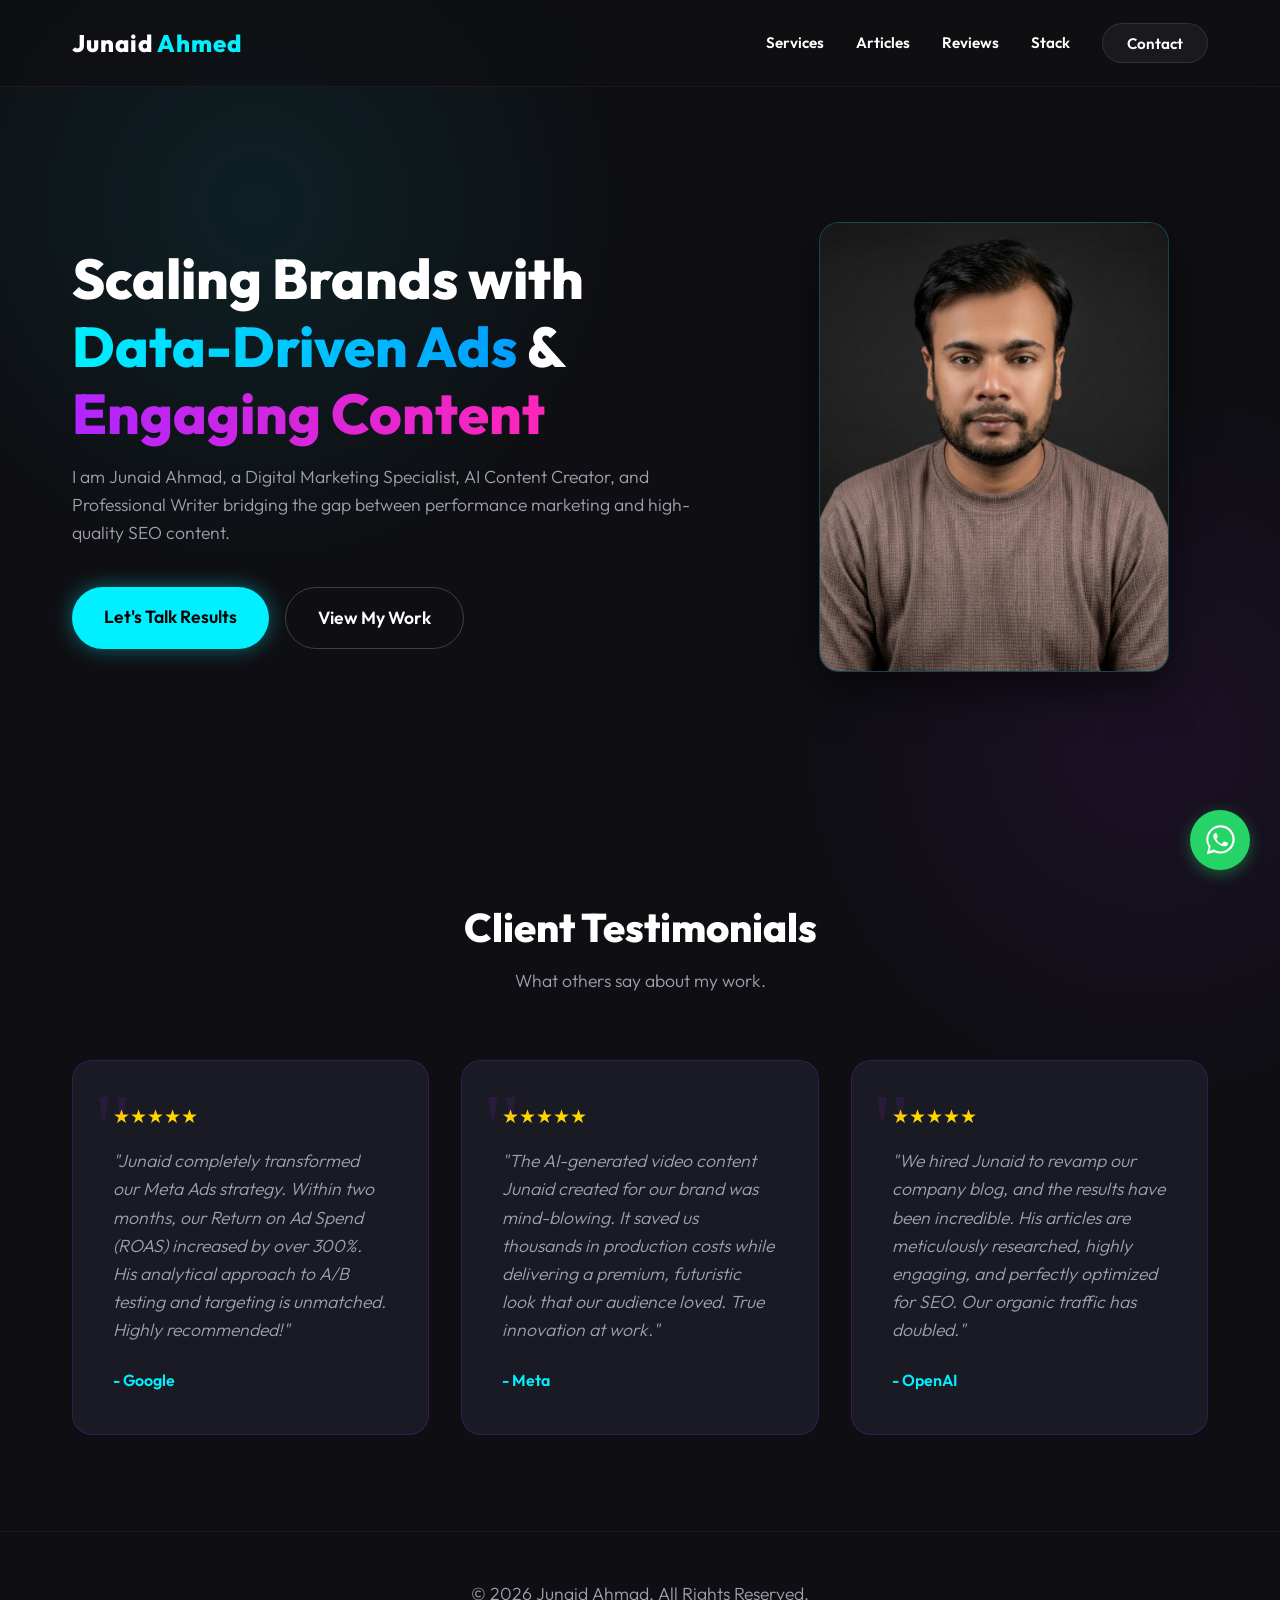
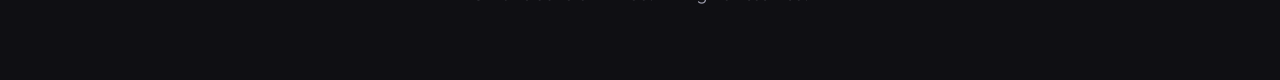
==== commit 4ce28953: "Update index.html" ====
--- a/index.html
+++ b/index.html
@@ -53,17 +53,17 @@
                 <div class="review-card">
                     <div class="stars">★★★★★</div>
                     <p class="review-text">"Junaid completely transformed our Meta Ads strategy. Within two months, our Return on Ad Spend (ROAS) increased by over 300%. His analytical approach to A/B testing and targeting is unmatched. Highly recommended!"</p>
-                    <div class="reviewer">- Azhar Abbas</div>
+                    <div class="reviewer">- Google</div>
                 </div>
                 <div class="review-card">
                     <div class="stars">★★★★★</div>
                     <p class="review-text">"The AI-generated video content Junaid created for our brand was mind-blowing. It saved us thousands in production costs while delivering a premium, futuristic look that our audience loved. True innovation at work."</p>
-                    <div class="reviewer">- Tayyab Ali</div>
+                    <div class="reviewer">- Meta</div>
                 </div>
                 <div class="review-card">
                     <div class="stars">★★★★★</div>
                     <p class="review-text">"We hired Junaid to revamp our company blog, and the results have been incredible. His articles are meticulously researched, highly engaging, and perfectly optimized for SEO. Our organic traffic has doubled."</p>
-                    <div class="reviewer">- Mr. Singh</div>
+                    <div class="reviewer">- OpenAI</div>
                 </div>
             </div>
         </div>
--- a/style.css
+++ b/style.css
@@ -621,7 +621,22 @@
 @media (max-width: 768px) {
     h1 { font-size: 2.5rem; }
     h2 { font-size: 2rem; }
-    .nav-links { display: none; }
+    
+    .nav-container {
+        flex-direction: column;
+        gap: 1rem;
+    }
+    .nav-links {
+        gap: 1rem;
+        flex-wrap: wrap;
+        justify-content: center;
+    }
+    .hero { padding: 4rem 0; min-height: auto; }
+    .services, .about, .contact, .blogs, .reviews { padding: 4rem 0; }
+    .image-placeholder { width: 100%; max-width: 350px; height: 350px; margin: 0 auto; }
+    .article-hero-img { height: 250px; }
+    .article-content { padding: 25px; }
+    .dashboard-placeholder { padding: 1.5rem; }
 }
 
 /* Modal Styles */
@@ -702,3 +717,49 @@
     box-shadow: 0 6px 20px rgba(37, 211, 102, 0.6);
 }
 
+
+.article-full {
+    background: rgba(255, 255, 255, 0.02);
+    border: 1px solid rgba(255, 255, 255, 0.05);
+    border-radius: 20px;
+    margin-bottom: 40px;
+    overflow: hidden;
+    transition: transform 0.3s;
+}
+.article-full:hover {
+    transform: translateY(-5px);
+    border-color: var(--primary);
+}
+.article-hero-img {
+    width: 100%;
+    height: 400px;
+    object-fit: cover;
+    object-position: top;
+}
+.article-content {
+    padding: 40px;
+}
+.article-content h2 {
+    font-size: 2rem;
+    margin-bottom: 10px;
+}
+.article-content p {
+    color: var(--text-light);
+    margin-bottom: 20px;
+    line-height: 1.8;
+}
+.article-date {
+    color: var(--primary) !important;
+    font-weight: 600;
+    font-size: 0.9rem;
+}
+.badge {
+    background: rgba(85, 107, 248, 0.2);
+    color: var(--primary);
+    padding: 5px 15px;
+    border-radius: 50px;
+    font-size: 0.8rem;
+    font-weight: 600;
+    display: inline-block;
+    margin-bottom: 15px;
+}
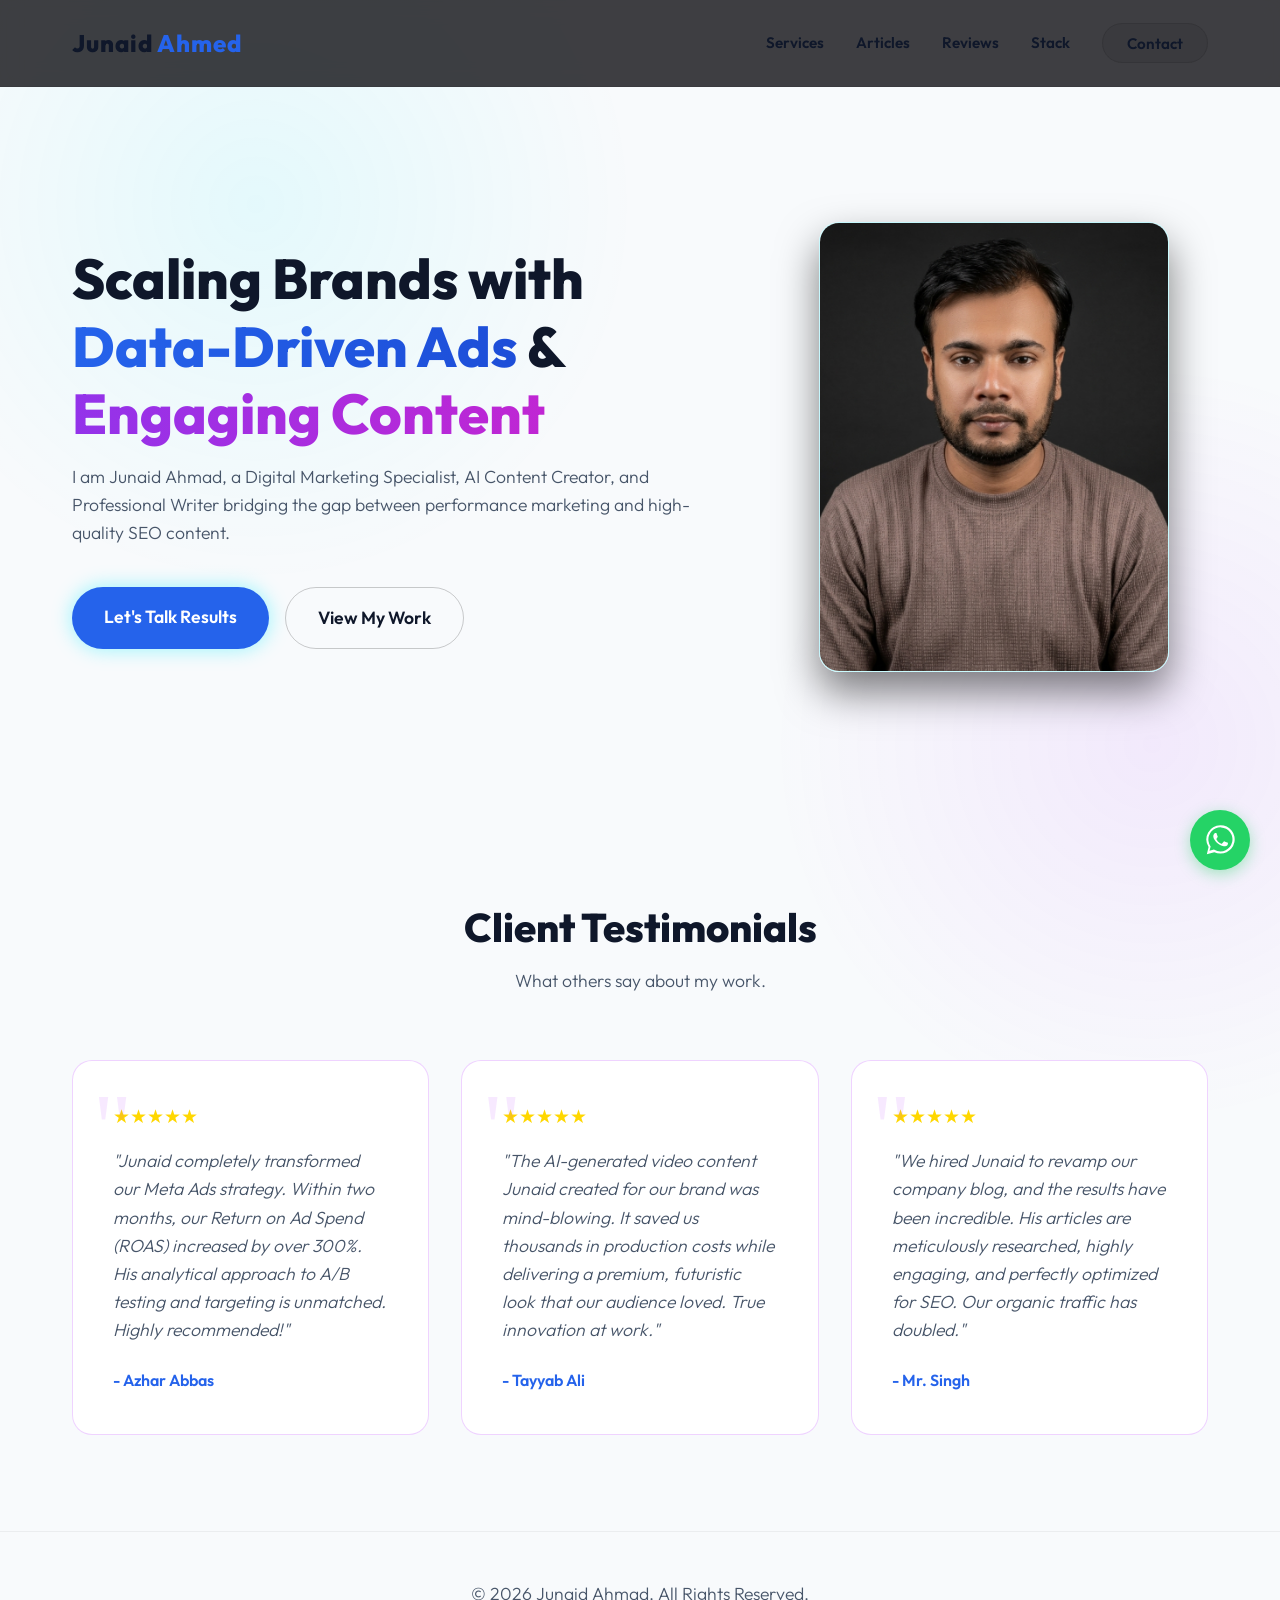
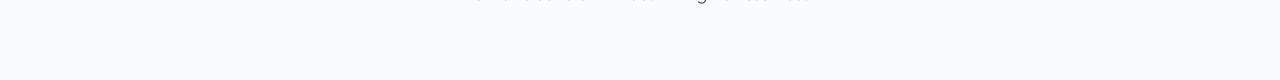
==== commit 3ef4326b: "Update index.html" ====
--- a/index.html
+++ b/index.html
@@ -6,7 +6,7 @@
     <title>Junaid Ahmad | Digital Marketer, AI Creator & Writer</title>
     <meta name="description" content="Portfolio of Junaid Ahmad: Digital Marketing Specialist, AI Content Creator, and Professional Article/Blog Writer.">
     <link href="https://fonts.googleapis.com/css2?family=Outfit:wght@300;400;600;800&display=swap" rel="stylesheet">
-    <link rel="stylesheet" href="style.css">
+    <link rel="stylesheet" href="style.css?v=2">
 </head>
 <body>
     <div class="background-glow"></div>
@@ -53,17 +53,17 @@
                 <div class="review-card">
                     <div class="stars">★★★★★</div>
                     <p class="review-text">"Junaid completely transformed our Meta Ads strategy. Within two months, our Return on Ad Spend (ROAS) increased by over 300%. His analytical approach to A/B testing and targeting is unmatched. Highly recommended!"</p>
-                    <div class="reviewer">- Google</div>
+                    <div class="reviewer">- Azhar Abbas</div>
                 </div>
                 <div class="review-card">
                     <div class="stars">★★★★★</div>
                     <p class="review-text">"The AI-generated video content Junaid created for our brand was mind-blowing. It saved us thousands in production costs while delivering a premium, futuristic look that our audience loved. True innovation at work."</p>
-                    <div class="reviewer">- Meta</div>
+                    <div class="reviewer">- Tayyab Ali</div>
                 </div>
                 <div class="review-card">
                     <div class="stars">★★★★★</div>
                     <p class="review-text">"We hired Junaid to revamp our company blog, and the results have been incredible. His articles are meticulously researched, highly engaging, and perfectly optimized for SEO. Our organic traffic has doubled."</p>
-                    <div class="reviewer">- OpenAI</div>
+                    <div class="reviewer">- Mr. Singh</div>
                 </div>
             </div>
         </div>
--- a/style.css
+++ b/style.css
@@ -1,10 +1,10 @@
 :root {
-    --bg-color: #0f0f13;
-    --card-bg: #1a1a24;
-    --text-primary: #ffffff;
-    --text-secondary: #a0a0b0;
-    --accent-blue: #00f0ff;
-    --accent-purple: #b026ff;
+    --bg-color: #f8fafc;
+    --card-bg: #ffffff;
+    --text-primary: #0f172a;
+    --text-secondary: #475569;
+    --accent-blue: #2563eb;
+    --accent-purple: #9333ea;
     --font-main: 'Outfit', sans-serif;
 }
 
@@ -39,7 +39,7 @@
     left: -10%;
     width: 60vw;
     height: 60vw;
-    background: radial-gradient(circle, rgba(0, 240, 255, 0.08) 0%, rgba(15, 15, 19, 0) 70%);
+    background: radial-gradient(circle, rgba(0, 240, 255, 0.08) 0%, rgba(248, 250, 252, 0) 70%);
     border-radius: 50%;
     z-index: -1;
     pointer-events: none;
@@ -48,7 +48,7 @@
 .background-glow.glow-2 {
     top: 40%;
     left: 60%;
-    background: radial-gradient(circle, rgba(176, 38, 255, 0.08) 0%, rgba(15, 15, 19, 0) 70%);
+    background: radial-gradient(circle, rgba(176, 38, 255, 0.08) 0%, rgba(248, 250, 252, 0) 70%);
 }
 
 .container {
@@ -89,13 +89,13 @@
 }
 
 .text-gradient {
-    background: linear-gradient(90deg, var(--accent-blue), #009dff);
+    background: linear-gradient(90deg, var(--accent-blue), #1d4ed8);
     -webkit-background-clip: text;
     -webkit-text-fill-color: transparent;
 }
 
 .text-gradient-alt {
-    background: linear-gradient(90deg, var(--accent-purple), #ff26b9);
+    background: linear-gradient(90deg, var(--accent-purple), #c026d3);
     -webkit-background-clip: text;
     -webkit-text-fill-color: transparent;
 }
@@ -105,10 +105,10 @@
     padding: 1.5rem 0;
     position: sticky;
     top: 0;
-    background: rgba(15, 15, 19, 0.8);
+    background: rgba(248, 250, 252, 0.8);
     backdrop-filter: blur(10px);
     z-index: 1000;
-    border-bottom: 1px solid rgba(255, 255, 255, 0.05);
+    border-bottom: 1px solid rgba(0, 0, 0, 0.05);
 }
 
 .nav-container {
@@ -157,19 +157,19 @@
 
 .btn-small {
     padding: 0.6rem 1.5rem;
-    background: rgba(255,255,255,0.05);
+    background: rgba(0, 0, 0, 0.05);
     border-radius: 50px;
-    border: 1px solid rgba(255,255,255,0.1);
+    border: 1px solid rgba(0, 0, 0, 0.1);
 }
 
 .btn-small:hover {
     background: var(--accent-blue);
-    color: #000;
+    color: #ffffff;
 }
 
 .btn-primary {
     background: var(--accent-blue);
-    color: #000;
+    color: #ffffff;
     box-shadow: 0 0 20px rgba(0, 240, 255, 0.4);
 }
 
@@ -181,7 +181,7 @@
 .btn-secondary {
     background: transparent;
     color: var(--text-primary);
-    border: 1px solid rgba(255,255,255,0.2);
+    border: 1px solid rgba(0, 0, 0, 0.2);
 }
 
 .btn-secondary:hover {
@@ -200,7 +200,7 @@
 
 .btn-outline:hover {
     background: var(--accent-blue);
-    color: #000;
+    color: #ffffff;
 }
 
 /* Hero Section */
@@ -232,7 +232,7 @@
 .image-placeholder {
     width: 350px;
     height: 450px;
-    background: linear-gradient(145deg, #1a1a24, #232330);
+    background: linear-gradient(145deg, #ffffff, #f1f5f9);
     border-radius: 20px;
     display: flex;
     align-items: center;
@@ -286,13 +286,13 @@
     background: var(--card-bg);
     padding: 3rem;
     border-radius: 20px;
-    border: 1px solid rgba(255,255,255,0.05);
+    border: 1px solid rgba(0, 0, 0, 0.05);
     transition: transform 0.3s ease, border-color 0.3s ease;
 }
 
 .service-card:hover {
     transform: translateY(-10px);
-    border-color: rgba(255,255,255,0.2);
+    border-color: rgba(0, 0, 0, 0.2);
 }
 
 .card-icon {
@@ -301,7 +301,7 @@
     display: inline-block;
     padding: 1rem;
     border-radius: 15px;
-    background: rgba(255,255,255,0.03);
+    background: rgba(0, 0, 0, 0.03);
 }
 
 .feature-list {
@@ -324,9 +324,9 @@
 /* Tech Stack */
 .tech-stack {
     padding: 4rem 0;
-    background: linear-gradient(180deg, transparent, rgba(15,15,19,0.8));
-    border-top: 1px solid rgba(255,255,255,0.02);
-    border-bottom: 1px solid rgba(255,255,255,0.02);
+    background: linear-gradient(180deg, transparent, rgba(248, 250, 252,0.8));
+    border-top: 1px solid rgba(0, 0, 0, 0.02);
+    border-bottom: 1px solid rgba(0, 0, 0, 0.02);
 }
 
 .marquee-container {
@@ -365,7 +365,7 @@
 .tech-item {
     font-size: 1.5rem;
     font-weight: 800;
-    color: rgba(255,255,255,0.3);
+    color: rgba(0, 0, 0, 0.3);
     transition: color 0.3s ease;
 }
 
@@ -393,7 +393,7 @@
     background: var(--card-bg);
     border-radius: 15px;
     padding: 2rem;
-    border: 1px solid rgba(255,255,255,0.05);
+    border: 1px solid rgba(0, 0, 0, 0.05);
     box-shadow: 0 10px 30px rgba(0,0,0,0.3);
 }
 
@@ -446,7 +446,7 @@
 
 .info-icon {
     font-size: 2rem;
-    background: rgba(255,255,255,0.05);
+    background: rgba(0, 0, 0, 0.05);
     padding: 1rem;
     border-radius: 12px;
 }
@@ -455,7 +455,7 @@
     background: var(--card-bg);
     padding: 3rem;
     border-radius: 20px;
-    border: 1px solid rgba(255,255,255,0.05);
+    border: 1px solid rgba(0, 0, 0, 0.05);
 }
 
 .form-group {
@@ -472,8 +472,8 @@
 input, select, textarea {
     width: 100%;
     padding: 1rem;
-    background: rgba(0,0,0,0.2);
-    border: 1px solid rgba(255,255,255,0.1);
+    background: rgba(0,0,0,0.03);
+    border: 1px solid rgba(0, 0, 0, 0.1);
     border-radius: 10px;
     color: var(--text-primary);
     font-family: inherit;
@@ -493,7 +493,7 @@
 /* Blogs Section */
 .blogs {
     padding: 6rem 0;
-    background: linear-gradient(180deg, rgba(15,15,19,0.8), transparent);
+    background: linear-gradient(180deg, rgba(248, 250, 252,0.8), transparent);
 }
 
 .blogs-grid {
@@ -506,7 +506,7 @@
     background: var(--card-bg);
     border-radius: 20px;
     overflow: hidden;
-    border: 1px solid rgba(255,255,255,0.05);
+    border: 1px solid rgba(0, 0, 0, 0.05);
     transition: transform 0.3s ease;
 }
 
@@ -517,14 +517,14 @@
 
 .blog-img {
     height: 200px;
-    background: linear-gradient(145deg, #232330, #1a1a24);
+    background: linear-gradient(145deg, #f1f5f9, #ffffff);
     display: flex;
     align-items: center;
     justify-content: center;
     color: var(--text-secondary);
     font-weight: 600;
     letter-spacing: 2px;
-    border-bottom: 1px solid rgba(255,255,255,0.05);
+    border-bottom: 1px solid rgba(0, 0, 0, 0.05);
 }
 
 .blog-content {
@@ -591,7 +591,7 @@
 /* Footer */
 footer {
     padding: 3rem 0;
-    border-top: 1px solid rgba(255,255,255,0.05);
+    border-top: 1px solid rgba(0, 0, 0, 0.05);
 }
 
 /* Responsive Design */
@@ -649,7 +649,7 @@
     width: 100%; 
     height: 100%; 
     overflow: auto; 
-    background-color: rgba(15,15,19,0.9);
+    background-color: rgba(248, 250, 252,0.9);
     backdrop-filter: blur(5px);
 }
 
@@ -719,8 +719,8 @@
 
 
 .article-full {
-    background: rgba(255, 255, 255, 0.02);
-    border: 1px solid rgba(255, 255, 255, 0.05);
+    background: rgba(0, 0, 0, 0.02);
+    border: 1px solid rgba(0, 0, 0, 0.05);
     border-radius: 20px;
     margin-bottom: 40px;
     overflow: hidden;
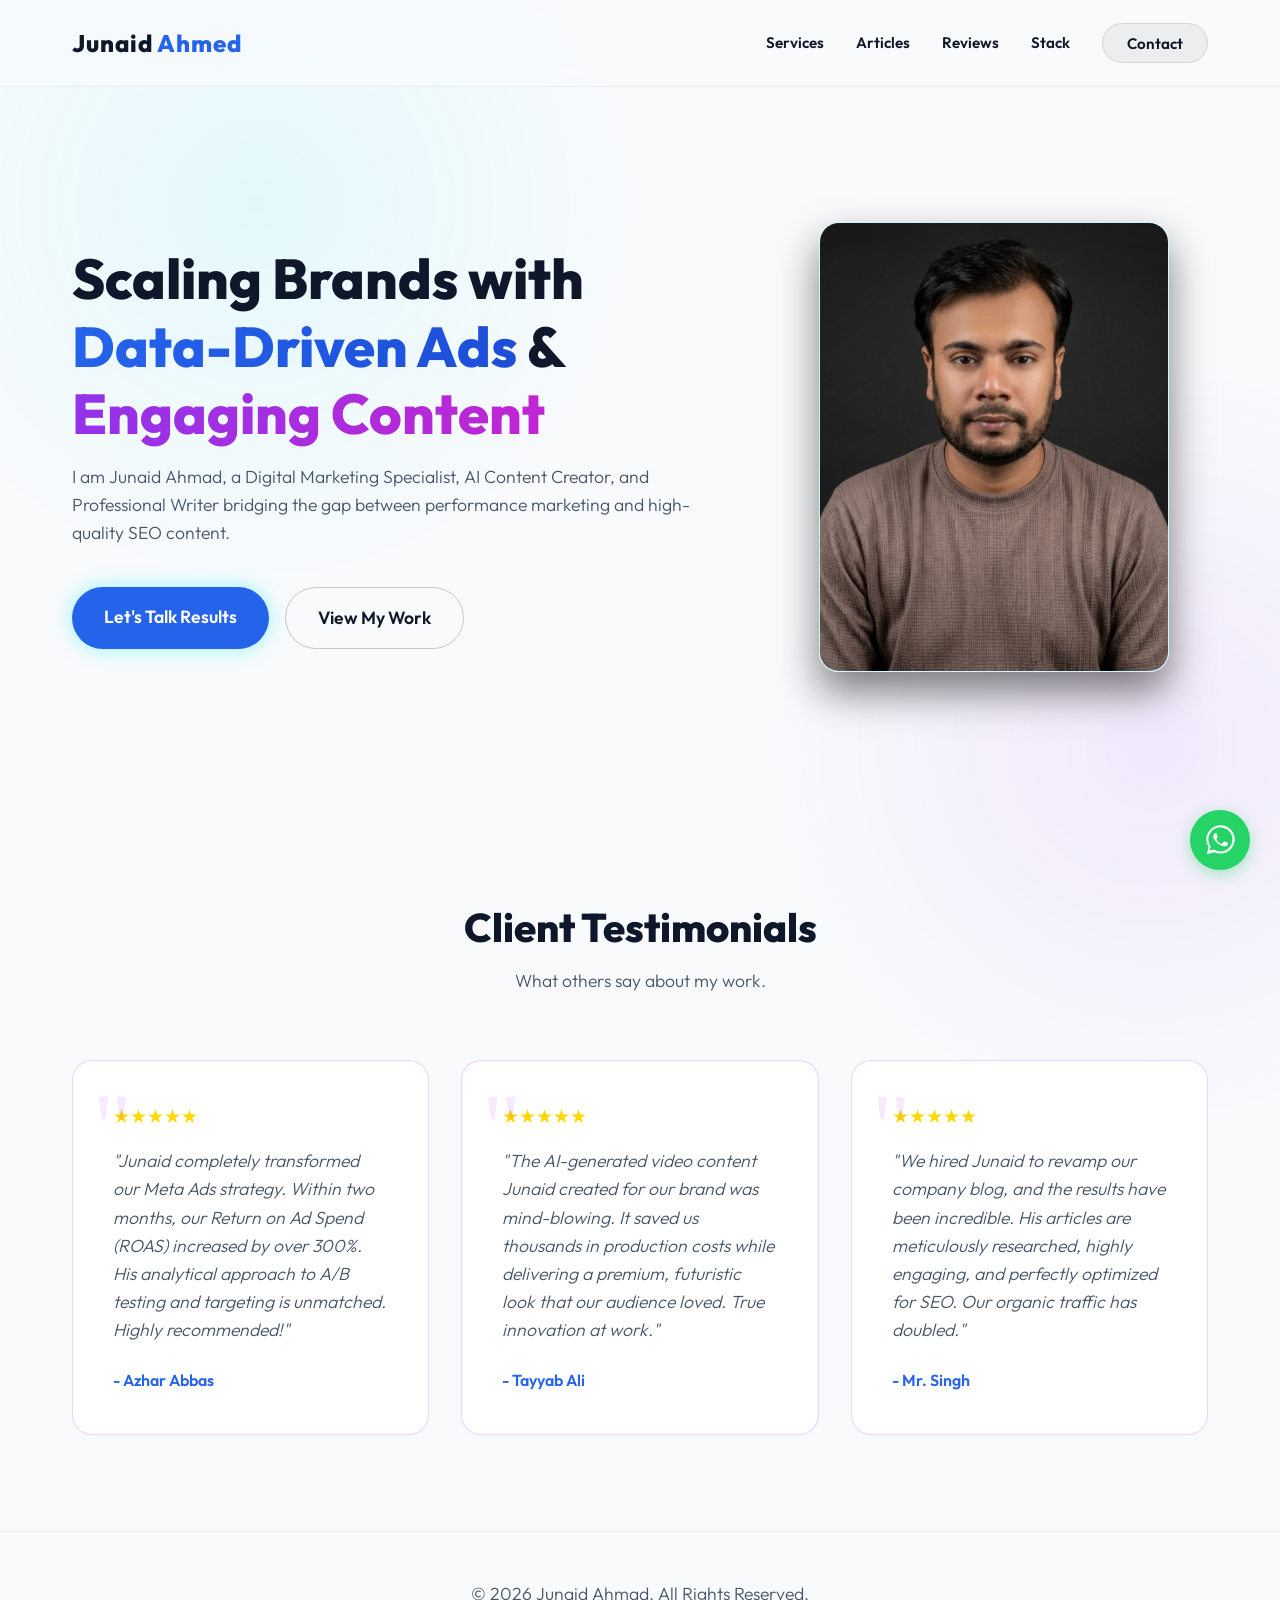
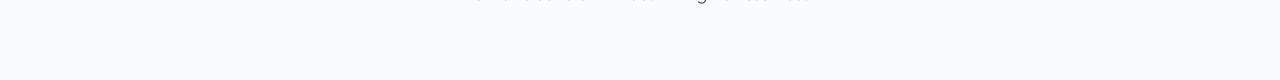
==== commit 1421d8ee: "Update index.html" ====
--- a/index.html
+++ b/index.html
@@ -6,7 +6,7 @@
     <title>Junaid Ahmad | Digital Marketer, AI Creator & Writer</title>
     <meta name="description" content="Portfolio of Junaid Ahmad: Digital Marketing Specialist, AI Content Creator, and Professional Article/Blog Writer.">
     <link href="https://fonts.googleapis.com/css2?family=Outfit:wght@300;400;600;800&display=swap" rel="stylesheet">
-    <link rel="stylesheet" href="style.css?v=2">
+    <link rel="stylesheet" href="style.css?v=3">
 </head>
 <body>
     <div class="background-glow"></div>
@@ -80,6 +80,6 @@
         </div>
     </footer>
 
-    <script src="script.js"></script>
+    <script src="script.js?v=2"></script>
 </body>
 </html>
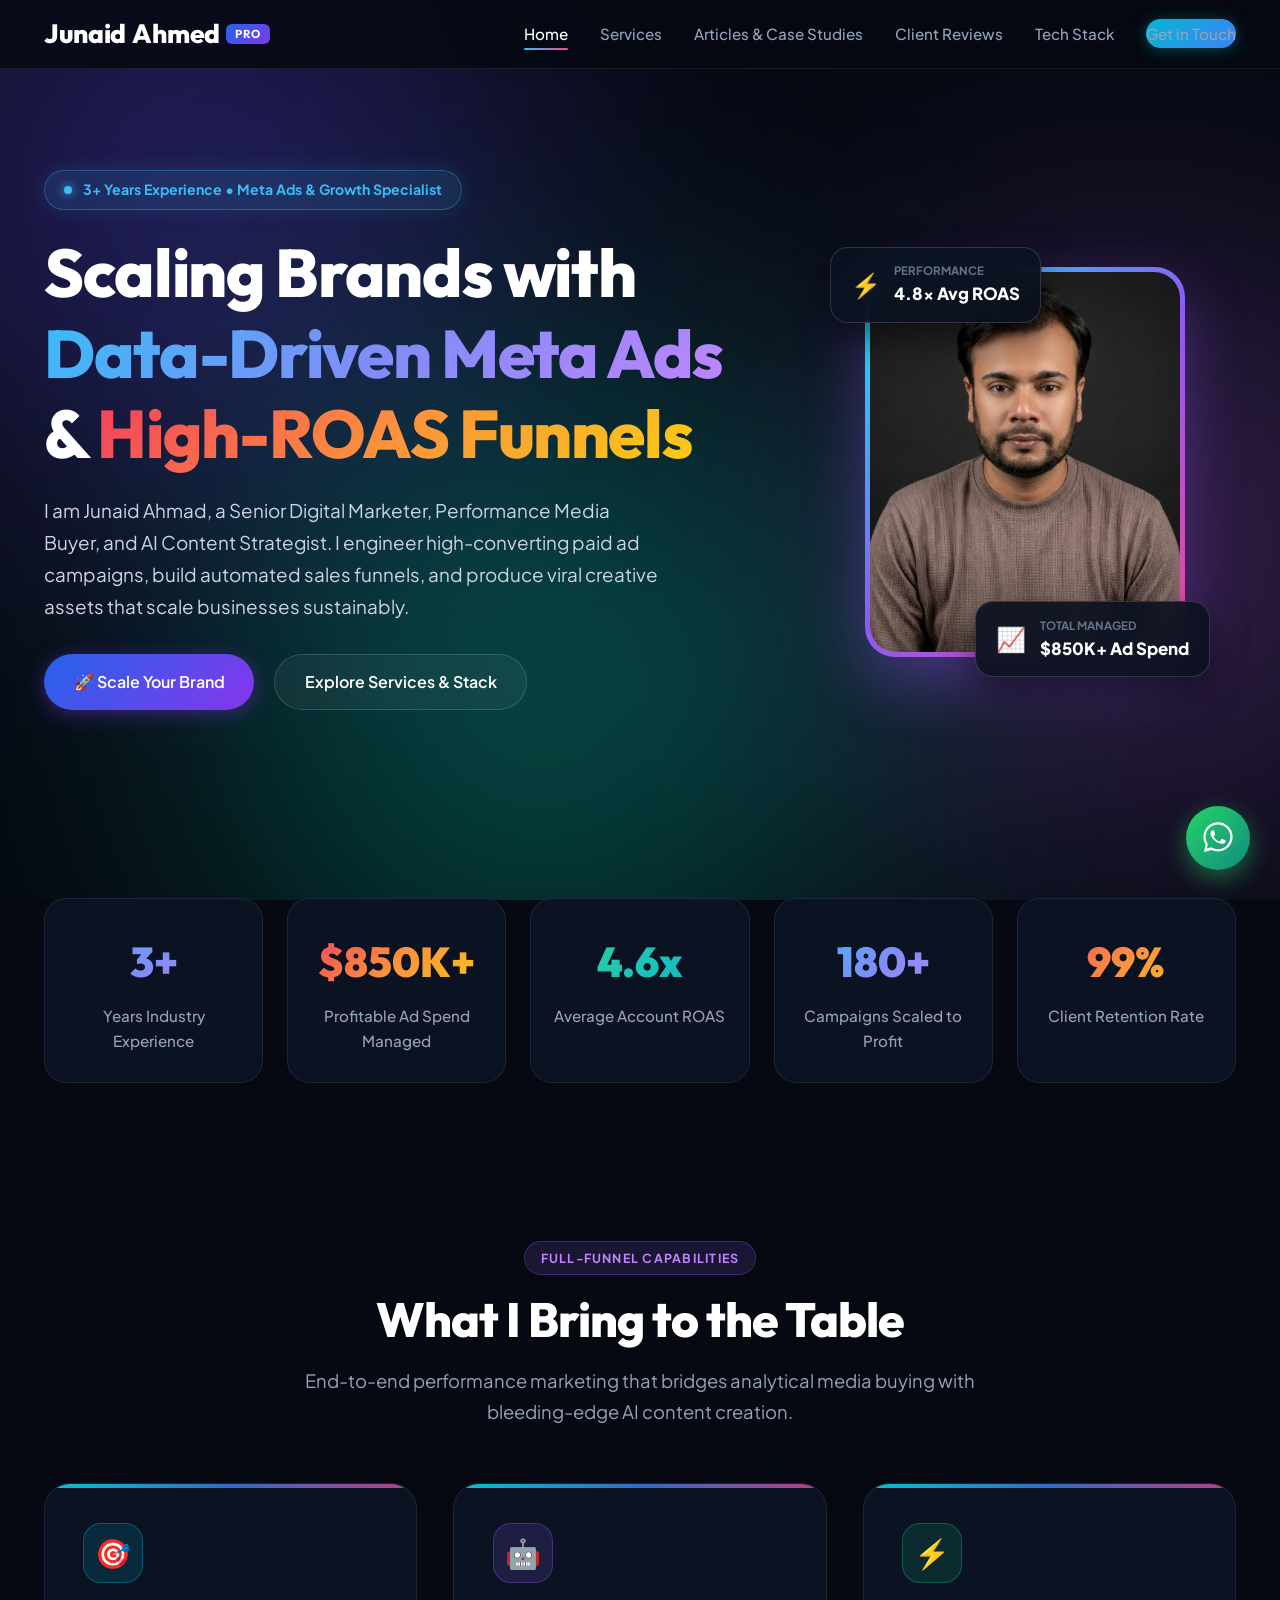
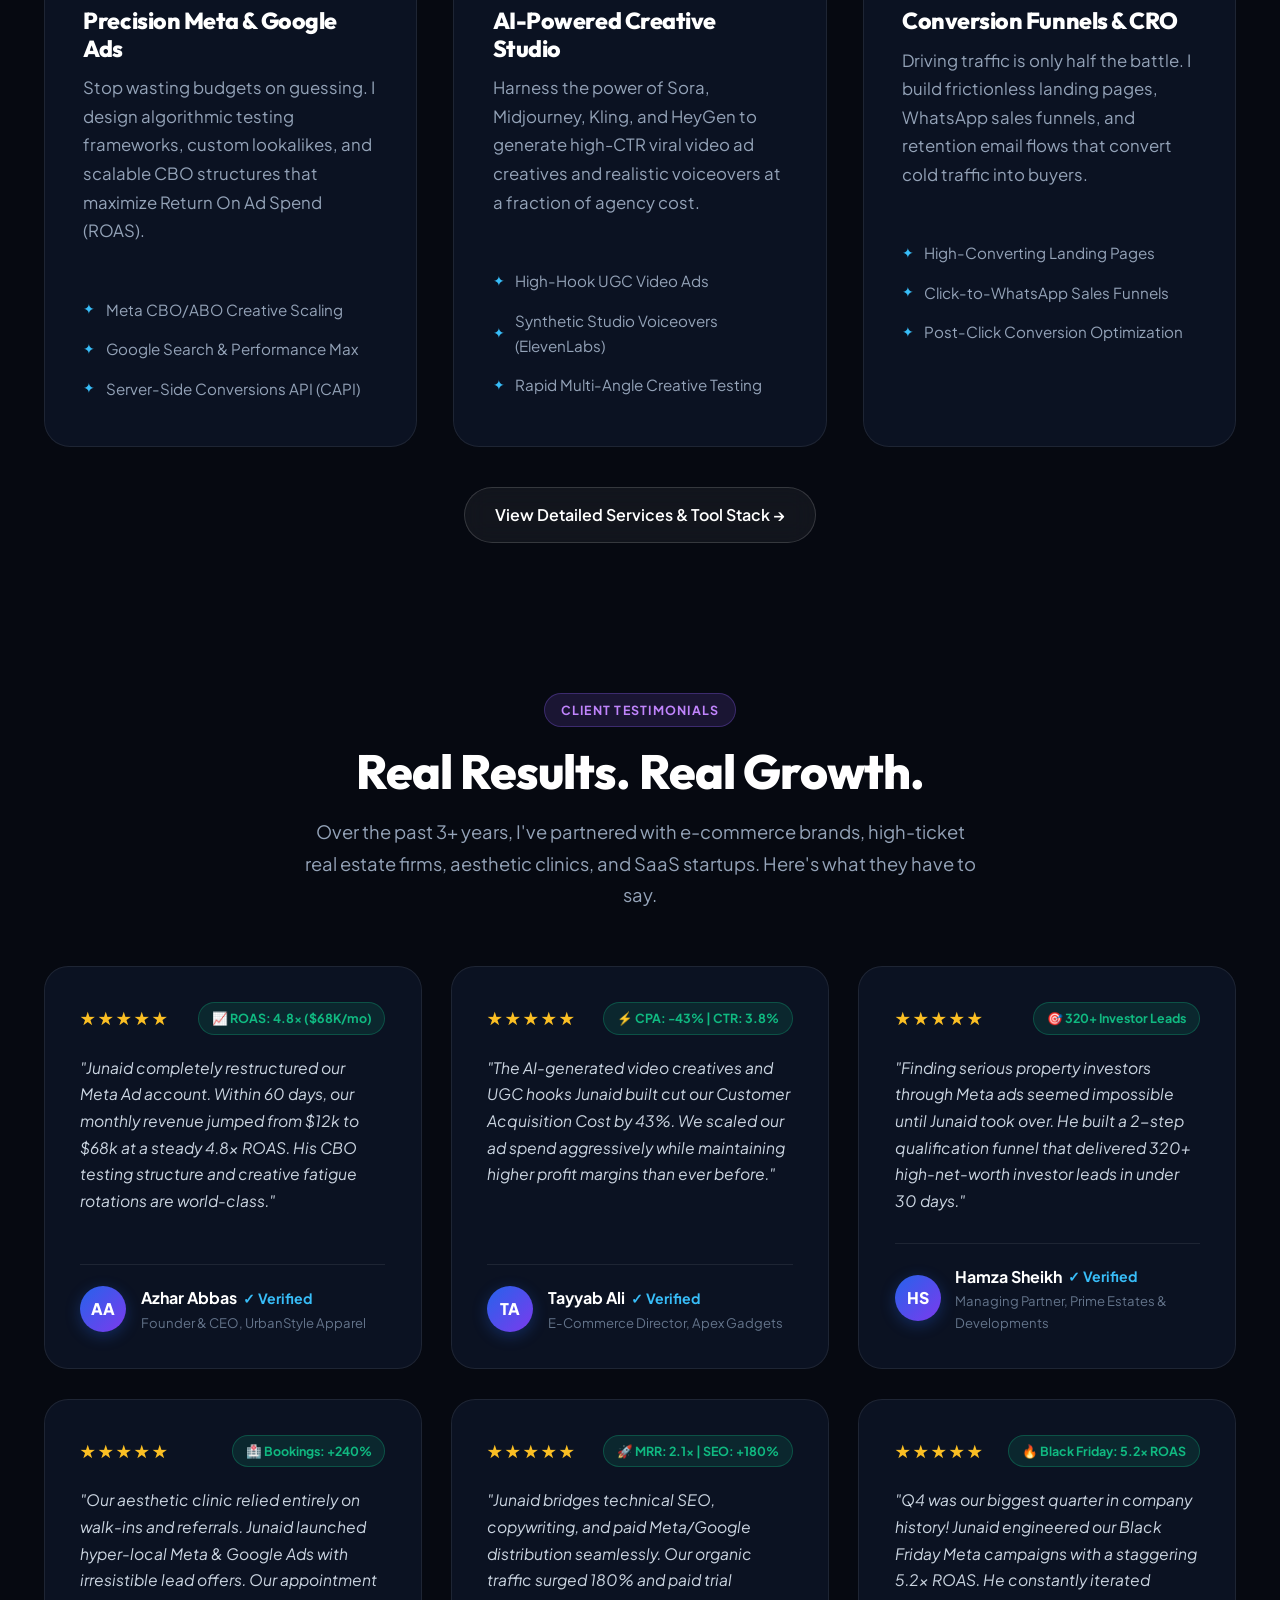
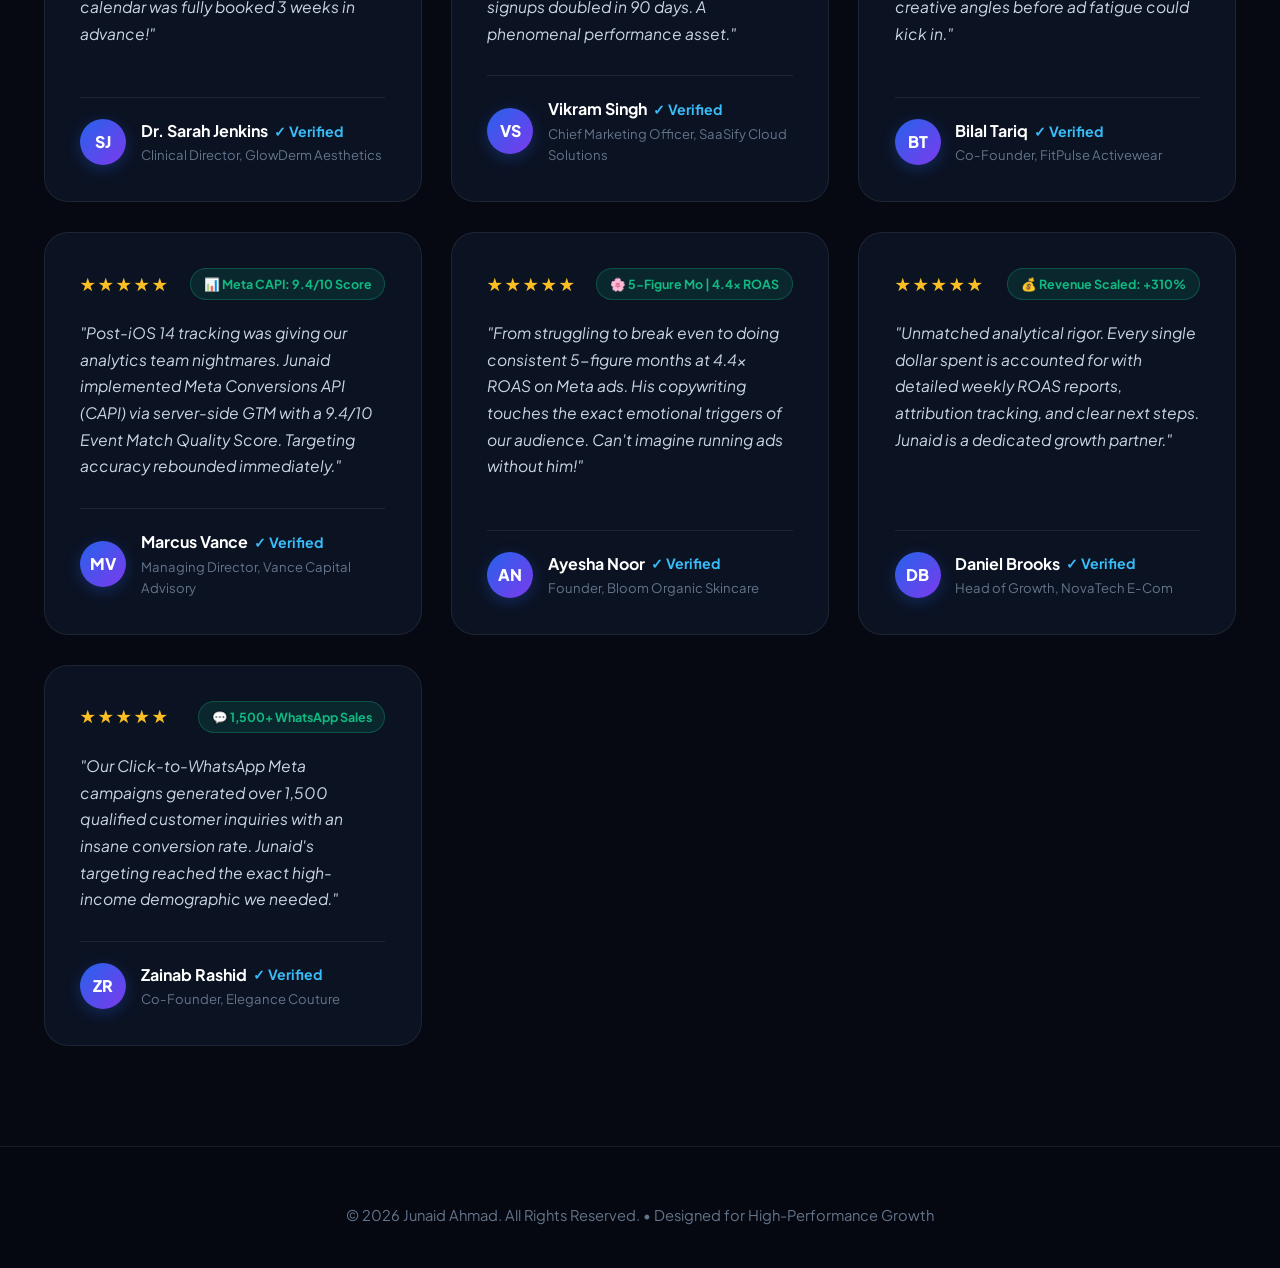
==== commit 0b40ebf5: "Revamp portfolio: colorful aurora dark mode, 3+ years experience, 10 client reviews, Meta ads case s" ====
--- a/index.html
+++ b/index.html
@@ -3,83 +3,346 @@
 <head>
     <meta charset="UTF-8">
     <meta name="viewport" content="width=device-width, initial-scale=1.0">
-    <title>Junaid Ahmad | Digital Marketer, AI Creator & Writer</title>
-    <meta name="description" content="Portfolio of Junaid Ahmad: Digital Marketing Specialist, AI Content Creator, and Professional Article/Blog Writer.">
-    <link href="https://fonts.googleapis.com/css2?family=Outfit:wght@300;400;600;800&display=swap" rel="stylesheet">
-    <link rel="stylesheet" href="style.css?v=3">
+    <title>Junaid Ahmad | Senior Digital Marketer & Meta Ads Specialist</title>
+    <meta name="description" content="Portfolio of Junaid Ahmad: 3+ Years of Proven Experience in High-ROAS Meta Ads, Full-Funnel Growth, AI Creative Strategy, and SEO Content.">
+    <link rel="stylesheet" href="style.css?v=4">
 </head>
 <body>
-    <div class="background-glow"></div>
-    <div class="background-glow glow-2"></div>
-
+    <!-- Ambient Aurora Glows -->
+    <div class="aurora-bg">
+        <div class="aurora-orb orb-1"></div>
+        <div class="aurora-orb orb-2"></div>
+        <div class="aurora-orb orb-3"></div>
+    </div>
+
+    <!-- Navigation -->
     <nav class="navbar">
         <div class="container nav-container">
-            <div class="logo"><a href="index.html" style="color: inherit; text-decoration: none;">Junaid <span>Ahmed</span></a></div>
+            <div class="logo">
+                <a href="index.html">
+                    Junaid <span>Ahmed</span>
+                    <span class="logo-badge">PRO</span>
+                </a>
+            </div>
             <ul class="nav-links">
+                <li><a href="index.html" class="active">Home</a></li>
                 <li><a href="services.html">Services</a></li>
-                <li><a href="articles.html">Articles</a></li>
-                <li><a href="#reviews">Reviews</a></li>
-                <li><a href="services.html#stack">Stack</a></li>
-                <li><a href="contact.html" class="btn-small">Contact</a></li>
+                <li><a href="articles.html">Articles & Case Studies</a></li>
+                <li><a href="#reviews">Client Reviews</a></li>
+                <li><a href="services.html#stack">Tech Stack</a></li>
+                <li><a href="contact.html" class="btn-small">Get in Touch</a></li>
             </ul>
         </div>
     </nav>
 
+    <!-- Hero Section -->
     <header class="hero" id="home">
         <div class="container hero-container">
             <div class="hero-content">
-                <h1>Scaling Brands with <span class="text-gradient">Data-Driven Ads</span> & <span class="text-gradient-alt">Engaging Content</span></h1>
-                <p>I am Junaid Ahmad, a Digital Marketing Specialist, AI Content Creator, and Professional Writer bridging the gap between performance marketing and high-quality SEO content.</p>
+                <div class="hero-pill">
+                    <span class="pulse-dot"></span>
+                    <span>3+ Years Experience • Meta Ads & Growth Specialist</span>
+                </div>
+                <h1>Scaling Brands with <span class="text-gradient">Data-Driven Meta Ads</span> & <span class="text-gradient-fire">High-ROAS Funnels</span></h1>
+                <p>I am Junaid Ahmad, a Senior Digital Marketer, Performance Media Buyer, and AI Content Strategist. I engineer high-converting paid ad campaigns, build automated sales funnels, and produce viral creative assets that scale businesses sustainably.</p>
+                
                 <div class="hero-buttons">
-                    <a href="contact.html" class="btn btn-primary">Let's Talk Results</a>
-                    <a href="services.html" class="btn btn-secondary">View My Work</a>
-                </div>
-            </div>
-            <div class="hero-image">
-                <div class="image-placeholder">
-                    <img src="profile.jpg" alt="Junaid Ahmad" class="profile-img">
+                    <a href="contact.html" class="btn btn-primary">🚀 Scale Your Brand</a>
+                    <a href="services.html" class="btn btn-secondary">Explore Services & Stack</a>
+                </div>
+            </div>
+
+            <div class="hero-image-col">
+                <div class="profile-card-wrapper">
+                    <!-- Floating Stat Chip Top -->
+                    <div class="float-chip float-top">
+                        <span class="chip-icon">⚡</span>
+                        <div class="chip-text">
+                            <div class="sub">Performance</div>
+                            <div class="val">4.8x Avg ROAS</div>
+                        </div>
+                    </div>
+
+                    <img src="profile.jpg" alt="Junaid Ahmad - Performance Marketer" class="profile-img">
+
+                    <!-- Floating Stat Chip Bottom -->
+                    <div class="float-chip float-bottom">
+                        <span class="chip-icon">📈</span>
+                        <div class="chip-text">
+                            <div class="sub">Total Managed</div>
+                            <div class="val">$850K+ Ad Spend</div>
+                        </div>
+                    </div>
                 </div>
             </div>
         </div>
     </header>
 
-    <section id="reviews" class="reviews">
+    <!-- Metrics & Experience Highlights Bar -->
+    <section class="metrics-section">
+        <div class="container">
+            <div class="metrics-grid">
+                <div class="metric-card">
+                    <div class="metric-val text-gradient">3+</div>
+                    <div class="metric-lbl">Years Industry Experience</div>
+                </div>
+                <div class="metric-card">
+                    <div class="metric-val text-gradient-fire">$850K+</div>
+                    <div class="metric-lbl">Profitable Ad Spend Managed</div>
+                </div>
+                <div class="metric-card">
+                    <div class="metric-val text-gradient-emerald">4.6x</div>
+                    <div class="metric-lbl">Average Account ROAS</div>
+                </div>
+                <div class="metric-card">
+                    <div class="metric-val text-gradient">180+</div>
+                    <div class="metric-lbl">Campaigns Scaled to Profit</div>
+                </div>
+                <div class="metric-card">
+                    <div class="metric-val text-gradient-fire">99%</div>
+                    <div class="metric-lbl">Client Retention Rate</div>
+                </div>
+            </div>
+        </div>
+    </section>
+
+    <!-- Services Overview Quick Peek -->
+    <section class="services-section" style="padding: 70px 0 50px;">
         <div class="container">
             <div class="section-header center">
-                <h2>Client Testimonials</h2>
-                <p>What others say about my work.</p>
-            </div>
+                <span class="badge-tag">Full-Funnel Capabilities</span>
+                <h2>What I Bring to the Table</h2>
+                <p>End-to-end performance marketing that bridges analytical media buying with bleeding-edge AI content creation.</p>
+            </div>
+
+            <div class="services-grid">
+                <div class="service-card">
+                    <div class="service-icon-box icon-cyan">🎯</div>
+                    <h3>Precision Meta & Google Ads</h3>
+                    <p>Stop wasting budgets on guessing. I design algorithmic testing frameworks, custom lookalikes, and scalable CBO structures that maximize Return On Ad Spend (ROAS).</p>
+                    <ul class="service-bullets">
+                        <li>Meta CBO/ABO Creative Scaling</li>
+                        <li>Google Search & Performance Max</li>
+                        <li>Server-Side Conversions API (CAPI)</li>
+                    </ul>
+                </div>
+
+                <div class="service-card">
+                    <div class="service-icon-box icon-purple">🤖</div>
+                    <h3>AI-Powered Creative Studio</h3>
+                    <p>Harness the power of Sora, Midjourney, Kling, and HeyGen to generate high-CTR viral video ad creatives and realistic voiceovers at a fraction of agency cost.</p>
+                    <ul class="service-bullets">
+                        <li>High-Hook UGC Video Ads</li>
+                        <li>Synthetic Studio Voiceovers (ElevenLabs)</li>
+                        <li>Rapid Multi-Angle Creative Testing</li>
+                    </ul>
+                </div>
+
+                <div class="service-card">
+                    <div class="service-icon-box icon-emerald">⚡</div>
+                    <h3>Conversion Funnels & CRO</h3>
+                    <p>Driving traffic is only half the battle. I build frictionless landing pages, WhatsApp sales funnels, and retention email flows that convert cold traffic into buyers.</p>
+                    <ul class="service-bullets">
+                        <li>High-Converting Landing Pages</li>
+                        <li>Click-to-WhatsApp Sales Funnels</li>
+                        <li>Post-Click Conversion Optimization</li>
+                    </ul>
+                </div>
+            </div>
+
+            <div class="center" style="margin-top: 2.5rem;">
+                <a href="services.html" class="btn btn-secondary">View Detailed Services & Tool Stack →</a>
+            </div>
+        </div>
+    </section>
+
+    <!-- Client Testimonials (10 In-Depth Reviews) -->
+    <section id="reviews" class="reviews-section">
+        <div class="container">
+            <div class="section-header center">
+                <span class="badge-tag">Client Testimonials</span>
+                <h2>Real Results. Real Growth.</h2>
+                <p>Over the past 3+ years, I've partnered with e-commerce brands, high-ticket real estate firms, aesthetic clinics, and SaaS startups. Here's what they have to say.</p>
+            </div>
+
             <div class="reviews-grid">
-                <div class="review-card">
-                    <div class="stars">★★★★★</div>
-                    <p class="review-text">"Junaid completely transformed our Meta Ads strategy. Within two months, our Return on Ad Spend (ROAS) increased by over 300%. His analytical approach to A/B testing and targeting is unmatched. Highly recommended!"</p>
-                    <div class="reviewer">- Azhar Abbas</div>
-                </div>
-                <div class="review-card">
-                    <div class="stars">★★★★★</div>
-                    <p class="review-text">"The AI-generated video content Junaid created for our brand was mind-blowing. It saved us thousands in production costs while delivering a premium, futuristic look that our audience loved. True innovation at work."</p>
-                    <div class="reviewer">- Tayyab Ali</div>
-                </div>
-                <div class="review-card">
-                    <div class="stars">★★★★★</div>
-                    <p class="review-text">"We hired Junaid to revamp our company blog, and the results have been incredible. His articles are meticulously researched, highly engaging, and perfectly optimized for SEO. Our organic traffic has doubled."</p>
-                    <div class="reviewer">- Mr. Singh</div>
+                <!-- Review 1 -->
+                <div class="review-card">
+                    <div class="review-card-top">
+                        <div class="review-stars">★★★★★</div>
+                        <span class="review-stat-pill">📈 ROAS: 4.8x ($68K/mo)</span>
+                    </div>
+                    <p class="review-quote">"Junaid completely restructured our Meta Ad account. Within 60 days, our monthly revenue jumped from $12k to $68k at a steady 4.8x ROAS. His CBO testing structure and creative fatigue rotations are world-class."</p>
+                    <div class="reviewer-meta">
+                        <div class="reviewer-avatar">AA</div>
+                        <div class="reviewer-details">
+                            <div class="name">Azhar Abbas <span class="verified-badge">✓ Verified</span></div>
+                            <div class="role">Founder & CEO, UrbanStyle Apparel</div>
+                        </div>
+                    </div>
+                </div>
+
+                <!-- Review 2 -->
+                <div class="review-card">
+                    <div class="review-card-top">
+                        <div class="review-stars">★★★★★</div>
+                        <span class="review-stat-pill">⚡ CPA: -43% | CTR: 3.8%</span>
+                    </div>
+                    <p class="review-quote">"The AI-generated video creatives and UGC hooks Junaid built cut our Customer Acquisition Cost by 43%. We scaled our ad spend aggressively while maintaining higher profit margins than ever before."</p>
+                    <div class="reviewer-meta">
+                        <div class="reviewer-avatar">TA</div>
+                        <div class="reviewer-details">
+                            <div class="name">Tayyab Ali <span class="verified-badge">✓ Verified</span></div>
+                            <div class="role">E-Commerce Director, Apex Gadgets</div>
+                        </div>
+                    </div>
+                </div>
+
+                <!-- Review 3 -->
+                <div class="review-card">
+                    <div class="review-card-top">
+                        <div class="review-stars">★★★★★</div>
+                        <span class="review-stat-pill">🎯 320+ Investor Leads</span>
+                    </div>
+                    <p class="review-quote">"Finding serious property investors through Meta ads seemed impossible until Junaid took over. He built a 2-step qualification funnel that delivered 320+ high-net-worth investor leads in under 30 days."</p>
+                    <div class="reviewer-meta">
+                        <div class="reviewer-avatar">HS</div>
+                        <div class="reviewer-details">
+                            <div class="name">Hamza Sheikh <span class="verified-badge">✓ Verified</span></div>
+                            <div class="role">Managing Partner, Prime Estates & Developments</div>
+                        </div>
+                    </div>
+                </div>
+
+                <!-- Review 4 -->
+                <div class="review-card">
+                    <div class="review-card-top">
+                        <div class="review-stars">★★★★★</div>
+                        <span class="review-stat-pill">🏥 Bookings: +240%</span>
+                    </div>
+                    <p class="review-quote">"Our aesthetic clinic relied entirely on walk-ins and referrals. Junaid launched hyper-local Meta & Google Ads with irresistible lead offers. Our appointment calendar was fully booked 3 weeks in advance!"</p>
+                    <div class="reviewer-meta">
+                        <div class="reviewer-avatar">SJ</div>
+                        <div class="reviewer-details">
+                            <div class="name">Dr. Sarah Jenkins <span class="verified-badge">✓ Verified</span></div>
+                            <div class="role">Clinical Director, GlowDerm Aesthetics</div>
+                        </div>
+                    </div>
+                </div>
+
+                <!-- Review 5 -->
+                <div class="review-card">
+                    <div class="review-card-top">
+                        <div class="review-stars">★★★★★</div>
+                        <span class="review-stat-pill">🚀 MRR: 2.1x | SEO: +180%</span>
+                    </div>
+                    <p class="review-quote">"Junaid bridges technical SEO, copywriting, and paid Meta/Google distribution seamlessly. Our organic traffic surged 180% and paid trial signups doubled in 90 days. A phenomenal performance asset."</p>
+                    <div class="reviewer-meta">
+                        <div class="reviewer-avatar">VS</div>
+                        <div class="reviewer-details">
+                            <div class="name">Vikram Singh <span class="verified-badge">✓ Verified</span></div>
+                            <div class="role">Chief Marketing Officer, SaaSify Cloud Solutions</div>
+                        </div>
+                    </div>
+                </div>
+
+                <!-- Review 6 -->
+                <div class="review-card">
+                    <div class="review-card-top">
+                        <div class="review-stars">★★★★★</div>
+                        <span class="review-stat-pill">🔥 Black Friday: 5.2x ROAS</span>
+                    </div>
+                    <p class="review-quote">"Q4 was our biggest quarter in company history! Junaid engineered our Black Friday Meta campaigns with a staggering 5.2x ROAS. He constantly iterated creative angles before ad fatigue could kick in."</p>
+                    <div class="reviewer-meta">
+                        <div class="reviewer-avatar">BT</div>
+                        <div class="reviewer-details">
+                            <div class="name">Bilal Tariq <span class="verified-badge">✓ Verified</span></div>
+                            <div class="role">Co-Founder, FitPulse Activewear</div>
+                        </div>
+                    </div>
+                </div>
+
+                <!-- Review 7 -->
+                <div class="review-card">
+                    <div class="review-card-top">
+                        <div class="review-stars">★★★★★</div>
+                        <span class="review-stat-pill">📊 Meta CAPI: 9.4/10 Score</span>
+                    </div>
+                    <p class="review-quote">"Post-iOS 14 tracking was giving our analytics team nightmares. Junaid implemented Meta Conversions API (CAPI) via server-side GTM with a 9.4/10 Event Match Quality Score. Targeting accuracy rebounded immediately."</p>
+                    <div class="reviewer-meta">
+                        <div class="reviewer-avatar">MV</div>
+                        <div class="reviewer-details">
+                            <div class="name">Marcus Vance <span class="verified-badge">✓ Verified</span></div>
+                            <div class="role">Managing Director, Vance Capital Advisory</div>
+                        </div>
+                    </div>
+                </div>
+
+                <!-- Review 8 -->
+                <div class="review-card">
+                    <div class="review-card-top">
+                        <div class="review-stars">★★★★★</div>
+                        <span class="review-stat-pill">🌸 5-Figure Mo | 4.4x ROAS</span>
+                    </div>
+                    <p class="review-quote">"From struggling to break even to doing consistent 5-figure months at 4.4x ROAS on Meta ads. His copywriting touches the exact emotional triggers of our audience. Can't imagine running ads without him!"</p>
+                    <div class="reviewer-meta">
+                        <div class="reviewer-avatar">AN</div>
+                        <div class="reviewer-details">
+                            <div class="name">Ayesha Noor <span class="verified-badge">✓ Verified</span></div>
+                            <div class="role">Founder, Bloom Organic Skincare</div>
+                        </div>
+                    </div>
+                </div>
+
+                <!-- Review 9 -->
+                <div class="review-card">
+                    <div class="review-card-top">
+                        <div class="review-stars">★★★★★</div>
+                        <span class="review-stat-pill">💰 Revenue Scaled: +310%</span>
+                    </div>
+                    <p class="review-quote">"Unmatched analytical rigor. Every single dollar spent is accounted for with detailed weekly ROAS reports, attribution tracking, and clear next steps. Junaid is a dedicated growth partner."</p>
+                    <div class="reviewer-meta">
+                        <div class="reviewer-avatar">DB</div>
+                        <div class="reviewer-details">
+                            <div class="name">Daniel Brooks <span class="verified-badge">✓ Verified</span></div>
+                            <div class="role">Head of Growth, NovaTech E-Com</div>
+                        </div>
+                    </div>
+                </div>
+
+                <!-- Review 10 -->
+                <div class="review-card">
+                    <div class="review-card-top">
+                        <div class="review-stars">★★★★★</div>
+                        <span class="review-stat-pill">💬 1,500+ WhatsApp Sales</span>
+                    </div>
+                    <p class="review-quote">"Our Click-to-WhatsApp Meta campaigns generated over 1,500 qualified customer inquiries with an insane conversion rate. Junaid's targeting reached the exact high-income demographic we needed."</p>
+                    <div class="reviewer-meta">
+                        <div class="reviewer-avatar">ZR</div>
+                        <div class="reviewer-details">
+                            <div class="name">Zainab Rashid <span class="verified-badge">✓ Verified</span></div>
+                            <div class="role">Co-Founder, Elegance Couture</div>
+                        </div>
+                    </div>
                 </div>
             </div>
         </div>
     </section>
 
-    <!-- WhatsApp Floating Button -->
-    <a href="https://wa.me/923027334996" target="_blank" class="whatsapp-btn" title="Contact me on WhatsApp">
-        <svg viewBox="0 0 32 32" width="35" height="35"><path d="M16 2a13 13 0 0 0-10.9 19.9L3.5 28.5l6.8-1.8A13 13 0 1 0 16 2zm0 24a11 11 0 0 1-5.6-1.5l-.4-.2-4.1 1.1 1.1-4-.3-.4A11 11 0 1 1 16 26zm6-8.2c-.3-.2-2-.9-2.3-1-.3-.1-.5-.2-.7.2s-1.2 1.5-1.5 1.8c-.2.3-.5.3-.8.2-.3-.2-1.4-.5-2.6-1.6-1-1-1.6-2.1-1.8-2.5-.2-.3 0-.4.1-.6.1-.2.3-.3.4-.5.1-.2.2-.3.3-.5.1-.2.2-.3.3-.5.1-.2.1-.3 0-.5s-.7-1.8-.9-2.5c-.2-.7-.4-.6-.6-.6h-.5c-.2 0-.6.1-.9.4s-1.1 1.1-1.1 2.6c0 1.6 1.1 3.1 1.3 3.3.2.3 2.2 3.4 5.4 4.8 2.2.9 3.1 1 4.2.9 1.1-.1 2-.8 2.3-1.6.3-.8.3-1.5.2-1.6-.1-.2-.3-.6-.5z" fill="#FFF"/></svg>
+    <!-- Floating WhatsApp Action -->
+    <a href="https://wa.me/923027334996" target="_blank" class="whatsapp-float" title="Chat on WhatsApp with Junaid">
+        <svg viewBox="0 0 32 32" width="36" height="36">
+            <path d="M16 2a13 13 0 0 0-10.9 19.9L3.5 28.5l6.8-1.8A13 13 0 1 0 16 2zm0 24a11 11 0 0 1-5.6-1.5l-.4-.2-4.1 1.1 1.1-4-.3-.4A11 11 0 1 1 16 26zm6-8.2c-.3-.2-2-.9-2.3-1-.3-.1-.5-.2-.7.2s-1.2 1.5-1.5 1.8c-.2.3-.5.3-.8.2-.3-.2-1.4-.5-2.6-1.6-1-1-1.6-2.1-1.8-2.5-.2-.3 0-.4.1-.6.1-.2.3-.3.4-.5.1-.2.2-.3.3-.5.1-.2.2-.3.3-.5.1-.2.1-.3 0-.5s-.7-1.8-.9-2.5c-.2-.7-.4-.6-.6-.6h-.5c-.2 0-.6.1-.9.4s-1.1 1.1-1.1 2.6c0 1.6 1.1 3.1 1.3 3.3.2.3 2.2 3.4 5.4 4.8 2.2.9 3.1 1 4.2.9 1.1-.1 2-.8 2.3-1.6.3-.8.3-1.5.2-1.6-.1-.2-.3-.6-.5z" fill="#FFF"/>
+        </svg>
     </a>
 
+    <!-- Footer -->
     <footer>
         <div class="container center">
-            <p>&copy; 2026 Junaid Ahmad. All Rights Reserved.</p>
+            <p>&copy; 2026 Junaid Ahmad. All Rights Reserved. • Designed for High-Performance Growth</p>
         </div>
     </footer>
 
-    <script src="script.js?v=2"></script>
+    <script src="script.js?v=4"></script>
 </body>
 </html>
--- a/style.css
+++ b/style.css
@@ -1,765 +1,1246 @@
-:root {
-    --bg-color: #f8fafc;
-    --card-bg: #ffffff;
-    --text-primary: #0f172a;
-    --text-secondary: #475569;
-    --accent-blue: #2563eb;
-    --accent-purple: #9333ea;
-    --font-main: 'Outfit', sans-serif;
-}
-
-* {
-    margin: 0;
-    padding: 0;
-    box-sizing: border-box;
-}
-
-body {
-    background-color: var(--bg-color);
-    color: var(--text-primary);
-    font-family: var(--font-main);
-    line-height: 1.6;
-    overflow-x: hidden;
-    scroll-behavior: smooth;
-}
-
-a {
-    text-decoration: none;
-    color: inherit;
-}
-
-ul {
-    list-style: none;
-}
-
-/* Background Glows */
-.background-glow {
-    position: fixed;
-    top: -20%;
-    left: -10%;
-    width: 60vw;
-    height: 60vw;
-    background: radial-gradient(circle, rgba(0, 240, 255, 0.08) 0%, rgba(248, 250, 252, 0) 70%);
-    border-radius: 50%;
-    z-index: -1;
-    pointer-events: none;
-}
-
-.background-glow.glow-2 {
-    top: 40%;
-    left: 60%;
-    background: radial-gradient(circle, rgba(176, 38, 255, 0.08) 0%, rgba(248, 250, 252, 0) 70%);
-}
-
-.container {
-    max-width: 1200px;
-    margin: 0 auto;
-    padding: 0 2rem;
-}
-
-.center {
-    text-align: center;
-}
-
-/* Typography */
-h1, h2, h3, h4 {
-    font-weight: 800;
-    line-height: 1.2;
-    margin-bottom: 1rem;
-}
-
-h1 {
-    font-size: 3.5rem;
-}
-
-h2 {
-    font-size: 2.5rem;
-}
-
-h3 {
-    font-size: 1.5rem;
-    margin-bottom: 1rem;
-}
-
-p {
-    color: var(--text-secondary);
-    margin-bottom: 1.5rem;
-    font-size: 1.1rem;
-    font-weight: 300;
-}
-
-.text-gradient {
-    background: linear-gradient(90deg, var(--accent-blue), #1d4ed8);
-    -webkit-background-clip: text;
-    -webkit-text-fill-color: transparent;
-}
-
-.text-gradient-alt {
-    background: linear-gradient(90deg, var(--accent-purple), #c026d3);
-    -webkit-background-clip: text;
-    -webkit-text-fill-color: transparent;
-}
-
-/* Navbar */
-.navbar {
-    padding: 1.5rem 0;
-    position: sticky;
-    top: 0;
-    background: rgba(248, 250, 252, 0.8);
-    backdrop-filter: blur(10px);
-    z-index: 1000;
-    border-bottom: 1px solid rgba(0, 0, 0, 0.05);
-}
-
-.nav-container {
-    display: flex;
-    justify-content: space-between;
-    align-items: center;
-}
-
-.logo {
-    font-size: 1.5rem;
-    font-weight: 800;
-    letter-spacing: 1px;
-}
-
-.logo span {
-    color: var(--accent-blue);
-}
-
-.nav-links {
-    display: flex;
-    gap: 2rem;
-    align-items: center;
-}
-
-.nav-links a {
-    font-size: 0.95rem;
-    font-weight: 600;
-    transition: color 0.3s ease;
-}
-
-.nav-links a:hover {
-    color: var(--accent-blue);
-}
-
-/* Buttons */
-.btn {
-    display: inline-block;
-    padding: 1rem 2rem;
-    border-radius: 50px;
-    font-weight: 600;
-    font-size: 1.1rem;
-    cursor: pointer;
-    transition: all 0.3s ease;
-    border: none;
-}
-
-.btn-small {
-    padding: 0.6rem 1.5rem;
-    background: rgba(0, 0, 0, 0.05);
-    border-radius: 50px;
-    border: 1px solid rgba(0, 0, 0, 0.1);
-}
-
-.btn-small:hover {
-    background: var(--accent-blue);
-    color: #ffffff;
-}
-
-.btn-primary {
-    background: var(--accent-blue);
-    color: #ffffff;
-    box-shadow: 0 0 20px rgba(0, 240, 255, 0.4);
-}
-
-.btn-primary:hover {
-    transform: translateY(-3px);
-    box-shadow: 0 0 30px rgba(0, 240, 255, 0.6);
-}
-
-.btn-secondary {
-    background: transparent;
-    color: var(--text-primary);
-    border: 1px solid rgba(0, 0, 0, 0.2);
-}
-
-.btn-secondary:hover {
-    border-color: var(--accent-purple);
-    color: var(--accent-purple);
-    transform: translateY(-3px);
-}
-
-.btn-outline {
-    background: transparent;
-    color: var(--accent-blue);
-    border: 1px solid var(--accent-blue);
-    padding: 0.8rem 1.8rem;
-    border-radius: 50px;
-}
-
-.btn-outline:hover {
-    background: var(--accent-blue);
-    color: #ffffff;
-}
-
-/* Hero Section */
-.hero {
-    padding: 8rem 0;
-    min-height: 80vh;
-    display: flex;
-    align-items: center;
-}
-
-.hero-container {
-    display: grid;
-    grid-template-columns: 1.2fr 0.8fr;
-    gap: 4rem;
-    align-items: center;
-}
-
-.hero-buttons {
-    display: flex;
-    gap: 1rem;
-    margin-top: 2.5rem;
-}
-
-.hero-image {
-    display: flex;
-    justify-content: center;
-}
-
-.image-placeholder {
-    width: 350px;
-    height: 450px;
-    background: linear-gradient(145deg, #ffffff, #f1f5f9);
-    border-radius: 20px;
-    display: flex;
-    align-items: center;
-    justify-content: center;
-    color: var(--text-secondary);
-    border: 1px solid rgba(0, 240, 255, 0.2);
-    box-shadow: 0 20px 40px rgba(0,0,0,0.5);
-    position: relative;
-    overflow: hidden;
-}
-
-.profile-img {
-    width: 100%;
-    height: 100%;
-    object-fit: cover;
-    z-index: 1;
-}
-
-.image-placeholder::after {
-    content: '';
-    position: absolute;
-    top: -50%;
-    left: -50%;
-    width: 200%;
-    height: 200%;
-    background: conic-gradient(from 0deg, transparent 0 340deg, var(--accent-blue) 360deg);
-    animation: rotate 4s linear infinite;
-    z-index: 0;
-}
-
-@keyframes rotate {
-    100% { transform: rotate(360deg); }
-}
-
-/* Services */
-.services {
-    padding: 6rem 0;
-}
-
-.section-header {
-    margin-bottom: 4rem;
-}
-
-.services-grid {
-    display: grid;
-    grid-template-columns: 1fr 1fr;
-    gap: 2rem;
-}
-
-.service-card {
-    background: var(--card-bg);
-    padding: 3rem;
-    border-radius: 20px;
-    border: 1px solid rgba(0, 0, 0, 0.05);
-    transition: transform 0.3s ease, border-color 0.3s ease;
-}
-
-.service-card:hover {
-    transform: translateY(-10px);
-    border-color: rgba(0, 0, 0, 0.2);
-}
-
-.card-icon {
-    font-size: 3rem;
-    margin-bottom: 1.5rem;
-    display: inline-block;
-    padding: 1rem;
-    border-radius: 15px;
-    background: rgba(0, 0, 0, 0.03);
-}
-
-.feature-list {
-    margin-top: 1.5rem;
-}
-
-.feature-list li {
-    margin-bottom: 0.8rem;
-    color: var(--text-primary);
-    display: flex;
-    align-items: center;
-    gap: 0.5rem;
-}
-
-.feature-list li::before {
-    content: '→';
-    color: var(--accent-blue);
-}
-
-/* Tech Stack */
-.tech-stack {
-    padding: 4rem 0;
-    background: linear-gradient(180deg, transparent, rgba(248, 250, 252,0.8));
-    border-top: 1px solid rgba(0, 0, 0, 0.02);
-    border-bottom: 1px solid rgba(0, 0, 0, 0.02);
-}
-
-.marquee-container {
-    width: 100%;
-    overflow: hidden;
-    padding: 2rem 0;
-    position: relative;
-}
-
-.marquee-container::before, .marquee-container::after {
-    content: '';
-    position: absolute;
-    top: 0;
-    width: 100px;
-    height: 100%;
-    z-index: 2;
-}
-
-.marquee-container::before {
-    left: 0;
-    background: linear-gradient(to right, var(--bg-color), transparent);
-}
-
-.marquee-container::after {
-    right: 0;
-    background: linear-gradient(to left, var(--bg-color), transparent);
-}
-
-.marquee-content {
-    display: flex;
-    width: max-content;
-    animation: scroll 30s linear infinite;
-    gap: 3rem;
-}
-
-.tech-item {
-    font-size: 1.5rem;
-    font-weight: 800;
-    color: rgba(0, 0, 0, 0.3);
-    transition: color 0.3s ease;
-}
-
-.tech-item:hover {
-    color: var(--accent-purple);
-}
-
-@keyframes scroll {
-    to { transform: translateX(-50%); }
-}
-
-/* About Section */
-.about {
-    padding: 8rem 0;
-}
-
-.about-container {
-    display: grid;
-    grid-template-columns: 0.8fr 1.2fr;
-    gap: 4rem;
-    align-items: center;
-}
-
-.dashboard-placeholder {
-    background: var(--card-bg);
-    border-radius: 15px;
-    padding: 2rem;
-    border: 1px solid rgba(0, 0, 0, 0.05);
-    box-shadow: 0 10px 30px rgba(0,0,0,0.3);
-}
-
-.dash-header {
-    font-weight: 600;
-    margin-bottom: 2rem;
-    color: var(--accent-blue);
-}
-
-.dash-bars {
-    display: flex;
-    align-items: flex-end;
-    gap: 1rem;
-    height: 150px;
-}
-
-.bar {
-    flex: 1;
-    background: linear-gradient(0deg, rgba(0,240,255,0.2), var(--accent-blue));
-    border-radius: 5px 5px 0 0;
-    transition: height 1s ease;
-}
-
-.bar:nth-child(2) { background: linear-gradient(0deg, rgba(176,38,255,0.2), var(--accent-purple)); }
-.bar:nth-child(4) { background: linear-gradient(0deg, rgba(176,38,255,0.2), var(--accent-purple)); }
-
-/* Contact Section */
-.contact {
-    padding: 6rem 0;
-}
-
-.contact-container {
-    display: grid;
-    grid-template-columns: 1fr 1fr;
-    gap: 4rem;
-}
-
-.info-blocks {
-    margin-top: 3rem;
-    display: flex;
-    flex-direction: column;
-    gap: 2rem;
-}
-
-.info-block {
-    display: flex;
-    gap: 1rem;
-    align-items: center;
-}
-
-.info-icon {
-    font-size: 2rem;
-    background: rgba(0, 0, 0, 0.05);
-    padding: 1rem;
-    border-radius: 12px;
-}
-
-.contact-form {
-    background: var(--card-bg);
-    padding: 3rem;
-    border-radius: 20px;
-    border: 1px solid rgba(0, 0, 0, 0.05);
-}
-
-.form-group {
-    margin-bottom: 1.5rem;
-}
-
-label {
-    display: block;
-    margin-bottom: 0.5rem;
-    font-size: 0.9rem;
-    color: var(--text-secondary);
-}
-
-input, select, textarea {
-    width: 100%;
-    padding: 1rem;
-    background: rgba(0,0,0,0.03);
-    border: 1px solid rgba(0, 0, 0, 0.1);
-    border-radius: 10px;
-    color: var(--text-primary);
-    font-family: inherit;
-    transition: border-color 0.3s ease;
-}
-
-input:focus, select:focus, textarea:focus {
-    outline: none;
-    border-color: var(--accent-blue);
-}
-
-.form-btn {
-    width: 100%;
-    margin-top: 1rem;
-}
-
-/* Blogs Section */
-.blogs {
-    padding: 6rem 0;
-    background: linear-gradient(180deg, rgba(248, 250, 252,0.8), transparent);
-}
-
-.blogs-grid {
-    display: grid;
-    grid-template-columns: repeat(auto-fit, minmax(300px, 1fr));
-    gap: 2rem;
-}
-
-.blog-card {
-    background: var(--card-bg);
-    border-radius: 20px;
-    overflow: hidden;
-    border: 1px solid rgba(0, 0, 0, 0.05);
-    transition: transform 0.3s ease;
-}
-
-.blog-card:hover {
-    transform: translateY(-10px);
-    border-color: var(--accent-blue);
-}
-
-.blog-img {
-    height: 200px;
-    background: linear-gradient(145deg, #f1f5f9, #ffffff);
-    display: flex;
-    align-items: center;
-    justify-content: center;
-    color: var(--text-secondary);
-    font-weight: 600;
-    letter-spacing: 2px;
-    border-bottom: 1px solid rgba(0, 0, 0, 0.05);
-}
-
-.blog-content {
-    padding: 2rem;
-}
-
-.read-more {
-    color: var(--accent-blue);
-    font-weight: 600;
-    display: inline-block;
-    margin-top: 1rem;
-    transition: color 0.3s;
-}
-
-.read-more:hover {
-    color: var(--accent-purple);
-}
-
-/* Reviews Section */
-.reviews {
-    padding: 6rem 0;
-}
-
-.reviews-grid {
-    display: grid;
-    grid-template-columns: repeat(auto-fit, minmax(300px, 1fr));
-    gap: 2rem;
-}
-
-.review-card {
-    background: var(--card-bg);
-    padding: 2.5rem;
-    border-radius: 20px;
-    border: 1px solid rgba(176, 38, 255, 0.2);
-    position: relative;
-}
-
-.review-card::before {
-    content: '"';
-    font-size: 6rem;
-    color: rgba(176, 38, 255, 0.1);
-    position: absolute;
-    top: -10px;
-    left: 20px;
-    font-family: serif;
-}
-
-.stars {
-    color: #ffd700;
-    font-size: 1.2rem;
-    margin-bottom: 1rem;
-}
-
-.review-text {
-    font-style: italic;
-    margin-bottom: 1.5rem;
-}
-
-.reviewer {
-    font-weight: 600;
-    color: var(--accent-blue);
-}
-
-/* Footer */
-footer {
-    padding: 3rem 0;
-    border-top: 1px solid rgba(0, 0, 0, 0.05);
-}
-
-/* Responsive Design */
-@media (max-width: 992px) {
-    .hero-container, .about-container, .contact-container {
-        grid-template-columns: 1fr;
-        text-align: center;
-    }
-    
-    .hero-buttons {
-        justify-content: center;
-    }
-
-    .hero-image, .about-image {
-        order: -1;
-    }
-
-    .services-grid {
-        grid-template-columns: 1fr;
-    }
-
-    .info-blocks {
-        align-items: center;
-    }
-}
-
-@media (max-width: 768px) {
-    h1 { font-size: 2.5rem; }
-    h2 { font-size: 2rem; }
-    
-    .nav-container {
-        flex-direction: column;
-        gap: 1rem;
-    }
-    .nav-links {
-        gap: 1rem;
-        flex-wrap: wrap;
-        justify-content: center;
-    }
-    .hero { padding: 4rem 0; min-height: auto; }
-    .services, .about, .contact, .blogs, .reviews { padding: 4rem 0; }
-    .image-placeholder { width: 100%; max-width: 350px; height: 350px; margin: 0 auto; }
-    .article-hero-img { height: 250px; }
-    .article-content { padding: 25px; }
-    .dashboard-placeholder { padding: 1.5rem; }
-}
-
-/* Modal Styles */
-.modal {
-    display: none; 
-    position: fixed; 
-    z-index: 2000; 
-    left: 0;
-    top: 0;
-    width: 100%; 
-    height: 100%; 
-    overflow: auto; 
-    background-color: rgba(248, 250, 252,0.9);
-    backdrop-filter: blur(5px);
-}
-
-.modal-content {
-    background-color: var(--card-bg);
-    margin: 10% auto; 
-    padding: 3rem;
-    border: 1px solid var(--accent-blue);
-    border-radius: 20px;
-    width: 80%;
-    max-width: 800px;
-    position: relative;
-    box-shadow: 0 10px 40px rgba(0,240,255,0.2);
-    animation: modalFadeIn 0.3s ease;
-}
-
-@keyframes modalFadeIn {
-    from { opacity: 0; transform: translateY(-50px); }
-    to { opacity: 1; transform: translateY(0); }
-}
-
-.close-btn {
-    color: var(--text-secondary);
-    float: right;
-    font-size: 28px;
-    font-weight: bold;
-    cursor: pointer;
-    position: absolute;
-    top: 20px;
-    right: 30px;
-    transition: color 0.3s;
-}
-
-.close-btn:hover,
-.close-btn:focus {
-    color: var(--accent-purple);
-    text-decoration: none;
-}
-
-.modal h2 {
-    color: var(--accent-blue);
-    margin-bottom: 1.5rem;
-}
-
-/* WhatsApp Floating Button */
-.whatsapp-btn {
-    position: fixed;
-    bottom: 30px;
-    right: 30px;
-    background-color: #25d366;
-    color: white;
-    border-radius: 50%;
-    width: 60px;
-    height: 60px;
-    display: flex;
-    justify-content: center;
-    align-items: center;
-    box-shadow: 0 4px 15px rgba(37, 211, 102, 0.4);
-    z-index: 1500;
-    transition: transform 0.3s ease, box-shadow 0.3s ease;
-}
-
-.whatsapp-btn:hover {
-    transform: scale(1.1);
-    box-shadow: 0 6px 20px rgba(37, 211, 102, 0.6);
-}
-
-
-.article-full {
-    background: rgba(0, 0, 0, 0.02);
-    border: 1px solid rgba(0, 0, 0, 0.05);
-    border-radius: 20px;
-    margin-bottom: 40px;
-    overflow: hidden;
-    transition: transform 0.3s;
-}
-.article-full:hover {
-    transform: translateY(-5px);
-    border-color: var(--primary);
-}
-.article-hero-img {
-    width: 100%;
-    height: 400px;
-    object-fit: cover;
-    object-position: top;
-}
-.article-content {
-    padding: 40px;
-}
-.article-content h2 {
-    font-size: 2rem;
-    margin-bottom: 10px;
-}
-.article-content p {
-    color: var(--text-light);
-    margin-bottom: 20px;
-    line-height: 1.8;
-}
-.article-date {
-    color: var(--primary) !important;
-    font-weight: 600;
-    font-size: 0.9rem;
-}
-.badge {
-    background: rgba(85, 107, 248, 0.2);
-    color: var(--primary);
-    padding: 5px 15px;
-    border-radius: 50px;
-    font-size: 0.8rem;
-    font-weight: 600;
-    display: inline-block;
-    margin-bottom: 15px;
-}
+@import url('https://fonts.googleapis.com/css2?family=Outfit:wght@300;400;500;600;700;800;900&family=Plus+Jakarta+Sans:wght@400;500;600;700&display=swap');
+
+:root {
+    --bg-main: #060911;
+    --bg-surface: #0b1120;
+    --card-bg: rgba(15, 23, 42, 0.72);
+    --card-hover: rgba(30, 41, 59, 0.85);
+    --border-color: rgba(255, 255, 255, 0.08);
+    --border-glow: rgba(56, 189, 248, 0.35);
+    
+    --text-primary: #f8fafc;
+    --text-secondary: #94a3b8;
+    --text-muted: #64748b;
+    
+    /* Vibrant Neon & Gradient Accents */
+    --cyan: #00f2fe;
+    --blue: #3b82f6;
+    --violet: #8b5cf6;
+    --magenta: #ec4899;
+    --emerald: #10b981;
+    --amber: #f59e0b;
+    
+    --font-heading: 'Outfit', sans-serif;
+    --font-body: 'Plus Jakarta Sans', sans-serif;
+    --transition: all 0.3s cubic-bezier(0.4, 0, 0.2, 1);
+}
+
+* {
+    margin: 0;
+    padding: 0;
+    box-sizing: border-box;
+}
+
+html {
+    scroll-behavior: smooth;
+}
+
+body {
+    background-color: var(--bg-main);
+    color: var(--text-primary);
+    font-family: var(--font-body);
+    line-height: 1.65;
+    overflow-x: hidden;
+    position: relative;
+    min-height: 100vh;
+}
+
+/* Custom Scrollbar */
+::-webkit-scrollbar {
+    width: 9px;
+}
+::-webkit-scrollbar-track {
+    background: #060911;
+}
+::-webkit-scrollbar-thumb {
+    background: linear-gradient(180deg, #3b82f6, #8b5cf6, #ec4899);
+    border-radius: 6px;
+}
+
+/* Ambient Aurora Glows */
+.aurora-bg {
+    position: fixed;
+    top: 0;
+    left: 0;
+    width: 100%;
+    height: 100%;
+    pointer-events: none;
+    z-index: -1;
+    overflow: hidden;
+}
+
+.aurora-orb {
+    position: absolute;
+    border-radius: 50%;
+    filter: blur(140px);
+    opacity: 0.35;
+    animation: orbFloat 16s ease-in-out infinite alternate;
+}
+
+.orb-1 {
+    width: 650px;
+    height: 650px;
+    top: -15%;
+    left: -10%;
+    background: radial-gradient(circle, #2563eb 0%, #7c3aed 60%, transparent 80%);
+}
+
+.orb-2 {
+    width: 550px;
+    height: 550px;
+    top: 30%;
+    right: -10%;
+    background: radial-gradient(circle, #ec4899 0%, #8b5cf6 60%, transparent 80%);
+    animation-delay: -6s;
+}
+
+.orb-3 {
+    width: 700px;
+    height: 700px;
+    bottom: -15%;
+    left: 15%;
+    background: radial-gradient(circle, #00f2fe 0%, #059669 60%, transparent 80%);
+    animation-delay: -11s;
+}
+
+@keyframes orbFloat {
+    0% { transform: translate(0, 0) scale(1); }
+    50% { transform: translate(50px, 40px) scale(1.08); }
+    100% { transform: translate(-40px, 60px) scale(0.95); }
+}
+
+.container {
+    max-width: 1240px;
+    margin: 0 auto;
+    padding: 0 1.5rem;
+}
+
+.center {
+    text-align: center;
+}
+
+/* Typography */
+h1, h2, h3, h4, .logo {
+    font-family: var(--font-heading);
+    font-weight: 800;
+    line-height: 1.2;
+    letter-spacing: -0.02em;
+    color: #fff;
+}
+
+h1 {
+    font-size: clamp(2.6rem, 5.5vw, 4.2rem);
+    margin-bottom: 1.25rem;
+}
+
+h2 {
+    font-size: clamp(2.1rem, 3.8vw, 3rem);
+    margin-bottom: 1rem;
+}
+
+h3 {
+    font-size: 1.45rem;
+    margin-bottom: 0.75rem;
+}
+
+p {
+    color: var(--text-secondary);
+    font-size: 1.05rem;
+    line-height: 1.7;
+    margin-bottom: 1.25rem;
+}
+
+/* Vibrant Text Gradients */
+.text-gradient {
+    background: linear-gradient(135deg, #38bdf8 0%, #818cf8 50%, #c084fc 100%);
+    -webkit-background-clip: text;
+    -webkit-text-fill-color: transparent;
+}
+
+.text-gradient-fire {
+    background: linear-gradient(135deg, #f43f5e 0%, #fb923c 50%, #facc15 100%);
+    -webkit-background-clip: text;
+    -webkit-text-fill-color: transparent;
+}
+
+.text-gradient-emerald {
+    background: linear-gradient(135deg, #34d399 0%, #06b6d4 100%);
+    -webkit-background-clip: text;
+    -webkit-text-fill-color: transparent;
+}
+
+/* Header & Navbar */
+.navbar {
+    position: fixed;
+    top: 0;
+    left: 0;
+    width: 100%;
+    z-index: 1000;
+    padding: 1.15rem 0;
+    backdrop-filter: blur(20px);
+    -webkit-backdrop-filter: blur(20px);
+    background: rgba(6, 9, 17, 0.8);
+    border-bottom: 1px solid var(--border-color);
+    transition: var(--transition);
+}
+
+.nav-container {
+    display: flex;
+    justify-content: space-between;
+    align-items: center;
+}
+
+.logo a {
+    font-size: 1.65rem;
+    color: #fff;
+    text-decoration: none;
+    display: flex;
+    align-items: center;
+    gap: 0.4rem;
+}
+
+.logo-badge {
+    font-size: 0.72rem;
+    font-weight: 700;
+    background: linear-gradient(135deg, #2563eb, #7c3aed);
+    color: #fff;
+    padding: 0.2rem 0.55rem;
+    border-radius: 6px;
+    letter-spacing: 0.05em;
+}
+
+.nav-links {
+    display: flex;
+    align-items: center;
+    gap: 2rem;
+    list-style: none;
+}
+
+.nav-links a {
+    color: var(--text-secondary);
+    text-decoration: none;
+    font-weight: 500;
+    font-size: 0.95rem;
+    transition: var(--transition);
+    position: relative;
+    padding: 0.3rem 0;
+}
+
+.nav-links a:hover,
+.nav-links a.active {
+    color: #fff;
+}
+
+.nav-links a.active::after {
+    content: '';
+    position: absolute;
+    bottom: -2px;
+    left: 0;
+    width: 100%;
+    height: 2px;
+    background: linear-gradient(90deg, #38bdf8, #ec4899);
+    border-radius: 2px;
+}
+
+/* Buttons */
+.btn {
+    display: inline-flex;
+    align-items: center;
+    justify-content: center;
+    gap: 0.6rem;
+    padding: 0.85rem 1.85rem;
+    border-radius: 50px;
+    font-weight: 600;
+    font-size: 1rem;
+    text-decoration: none;
+    cursor: pointer;
+    transition: var(--transition);
+    border: none;
+    position: relative;
+    overflow: hidden;
+}
+
+.btn-primary {
+    background: linear-gradient(135deg, #2563eb 0%, #7c3aed 50%, #db2777 100%);
+    background-size: 200% auto;
+    color: #fff;
+    box-shadow: 0 4px 20px rgba(124, 58, 237, 0.4);
+}
+
+.btn-primary:hover {
+    background-position: right center;
+    transform: translateY(-2px);
+    box-shadow: 0 8px 30px rgba(219, 39, 119, 0.5);
+}
+
+.btn-secondary {
+    background: rgba(255, 255, 255, 0.05);
+    color: #fff;
+    border: 1px solid rgba(255, 255, 255, 0.15);
+    backdrop-filter: blur(12px);
+}
+
+.btn-secondary:hover {
+    background: rgba(255, 255, 255, 0.12);
+    border-color: rgba(56, 189, 248, 0.5);
+    color: #38bdf8;
+    transform: translateY(-2px);
+}
+
+.btn-small {
+    padding: 0.55rem 1.35rem;
+    border-radius: 50px;
+    font-size: 0.88rem;
+    font-weight: 600;
+    background: linear-gradient(135deg, #06b6d4, #3b82f6);
+    color: #fff;
+    text-decoration: none;
+    box-shadow: 0 2px 15px rgba(6, 182, 212, 0.35);
+    transition: var(--transition);
+}
+
+.btn-small:hover {
+    transform: translateY(-2px);
+    box-shadow: 0 5px 22px rgba(6, 182, 212, 0.6);
+}
+
+.btn-outline {
+    background: transparent;
+    color: #38bdf8;
+    border: 1px solid #38bdf8;
+}
+
+.btn-outline:hover {
+    background: #38bdf8;
+    color: #060911;
+    transform: translateY(-2px);
+}
+
+/* Hero Section */
+.hero {
+    padding: 170px 0 80px;
+    position: relative;
+}
+
+.hero-container {
+    display: grid;
+    grid-template-columns: 1.25fr 0.75fr;
+    gap: 4rem;
+    align-items: center;
+}
+
+.hero-pill {
+    display: inline-flex;
+    align-items: center;
+    gap: 0.65rem;
+    padding: 0.45rem 1.2rem;
+    border-radius: 50px;
+    background: rgba(56, 189, 248, 0.12);
+    border: 1px solid rgba(56, 189, 248, 0.3);
+    color: #38bdf8;
+    font-size: 0.88rem;
+    font-weight: 700;
+    margin-bottom: 1.4rem;
+    box-shadow: 0 0 20px rgba(56, 189, 248, 0.15);
+}
+
+.pulse-dot {
+    width: 8px;
+    height: 8px;
+    border-radius: 50%;
+    background-color: #38bdf8;
+    box-shadow: 0 0 10px #38bdf8;
+    animation: dotPulse 1.6s infinite;
+}
+
+@keyframes dotPulse {
+    0% { transform: scale(0.9); opacity: 0.7; }
+    50% { transform: scale(1.4); opacity: 1; }
+    100% { transform: scale(0.9); opacity: 0.7; }
+}
+
+.hero-content p {
+    font-size: 1.18rem;
+    max-width: 620px;
+    margin-bottom: 2rem;
+    color: #cbd5e1;
+}
+
+.hero-buttons {
+    display: flex;
+    gap: 1.25rem;
+    flex-wrap: wrap;
+    margin-bottom: 2.75rem;
+}
+
+.hero-image-col {
+    position: relative;
+    display: flex;
+    justify-content: center;
+}
+
+.profile-card-wrapper {
+    position: relative;
+    width: 320px;
+    height: 390px;
+    border-radius: 30px;
+    padding: 5px;
+    background: linear-gradient(135deg, #00f2fe, #8b5cf6, #ec4899);
+    box-shadow: 0 25px 60px rgba(139, 92, 246, 0.35);
+    transition: var(--transition);
+}
+
+.profile-card-wrapper:hover {
+    transform: translateY(-8px) scale(1.02);
+    box-shadow: 0 30px 70px rgba(0, 242, 254, 0.45);
+}
+
+.profile-img {
+    width: 100%;
+    height: 100%;
+    object-fit: cover;
+    border-radius: 26px;
+    display: block;
+}
+
+.float-chip {
+    position: absolute;
+    background: rgba(11, 17, 32, 0.9);
+    backdrop-filter: blur(16px);
+    border: 1px solid rgba(255, 255, 255, 0.15);
+    border-radius: 18px;
+    padding: 0.85rem 1.25rem;
+    box-shadow: 0 15px 35px rgba(0, 0, 0, 0.5);
+    display: flex;
+    align-items: center;
+    gap: 0.85rem;
+    z-index: 5;
+    animation: chipFloat 6s ease-in-out infinite alternate;
+}
+
+.float-top {
+    top: -20px;
+    left: -35px;
+}
+
+.float-bottom {
+    bottom: -20px;
+    right: -25px;
+    animation-delay: -3s;
+}
+
+@keyframes chipFloat {
+    0% { transform: translateY(0); }
+    100% { transform: translateY(-12px); }
+}
+
+.chip-icon {
+    font-size: 1.5rem;
+}
+
+.chip-text .sub {
+    font-size: 0.72rem;
+    color: var(--text-muted);
+    font-weight: 700;
+    text-transform: uppercase;
+}
+
+.chip-text .val {
+    font-size: 1.05rem;
+    font-weight: 800;
+    color: #fff;
+}
+
+/* Metrics Bar */
+.metrics-section {
+    padding: 2.5rem 0;
+    margin: 1.5rem 0 3rem;
+}
+
+.metrics-grid {
+    display: grid;
+    grid-template-columns: repeat(auto-fit, minmax(210px, 1fr));
+    gap: 1.5rem;
+}
+
+.metric-card {
+    background: var(--card-bg);
+    border: 1px solid var(--border-color);
+    border-radius: 22px;
+    padding: 1.85rem 1.25rem;
+    text-align: center;
+    backdrop-filter: blur(16px);
+    transition: var(--transition);
+    position: relative;
+    overflow: hidden;
+}
+
+.metric-card::before {
+    content: '';
+    position: absolute;
+    top: 0;
+    left: 0;
+    right: 0;
+    height: 3px;
+    background: linear-gradient(90deg, #00f2fe, #8b5cf6, #ec4899);
+    opacity: 0;
+    transition: var(--transition);
+}
+
+.metric-card:hover {
+    transform: translateY(-6px);
+    border-color: rgba(56, 189, 248, 0.4);
+    box-shadow: 0 16px 35px rgba(0, 0, 0, 0.4);
+}
+
+.metric-card:hover::before {
+    opacity: 1;
+}
+
+.metric-val {
+    font-size: 2.6rem;
+    font-weight: 900;
+    margin-bottom: 0.35rem;
+    font-family: var(--font-heading);
+}
+
+.metric-lbl {
+    font-size: 0.95rem;
+    color: var(--text-secondary);
+    font-weight: 500;
+}
+
+/* Section Header */
+.section-header {
+    margin-bottom: 3.5rem;
+}
+
+.badge-tag {
+    display: inline-block;
+    font-size: 0.78rem;
+    font-weight: 700;
+    text-transform: uppercase;
+    letter-spacing: 0.1em;
+    padding: 0.35rem 1rem;
+    border-radius: 50px;
+    background: rgba(139, 92, 246, 0.15);
+    color: #c084fc;
+    border: 1px solid rgba(139, 92, 246, 0.3);
+    margin-bottom: 1rem;
+}
+
+.section-header h2 {
+    font-size: clamp(2.2rem, 4vw, 3rem);
+}
+
+.section-header p {
+    font-size: 1.15rem;
+    color: var(--text-secondary);
+    max-width: 680px;
+    margin: 0.5rem auto 0;
+}
+
+/* Reviews Section (10 Reviews Grid) */
+.reviews-section {
+    padding: 100px 0;
+    position: relative;
+}
+
+.reviews-grid {
+    display: grid;
+    grid-template-columns: repeat(auto-fit, minmax(360px, 1fr));
+    gap: 1.85rem;
+}
+
+.review-card {
+    background: var(--card-bg);
+    border: 1px solid var(--border-color);
+    border-radius: 24px;
+    padding: 2.2rem;
+    backdrop-filter: blur(18px);
+    transition: var(--transition);
+    display: flex;
+    flex-direction: column;
+    justify-content: space-between;
+    position: relative;
+}
+
+.review-card:hover {
+    transform: translateY(-8px);
+    border-color: rgba(139, 92, 246, 0.45);
+    box-shadow: 0 20px 45px rgba(139, 92, 246, 0.18);
+}
+
+.review-card-top {
+    display: flex;
+    justify-content: space-between;
+    align-items: center;
+    margin-bottom: 1.25rem;
+}
+
+.review-stars {
+    color: #fbbf24;
+    font-size: 1.1rem;
+    letter-spacing: 2px;
+}
+
+.review-stat-pill {
+    font-size: 0.78rem;
+    font-weight: 700;
+    padding: 0.3rem 0.8rem;
+    border-radius: 50px;
+    background: rgba(16, 185, 129, 0.12);
+    color: #10b981;
+    border: 1px solid rgba(16, 185, 129, 0.3);
+    display: inline-flex;
+    align-items: center;
+    gap: 0.35rem;
+}
+
+.review-quote {
+    font-size: 0.98rem;
+    color: #cbd5e1;
+    line-height: 1.7;
+    margin-bottom: 1.75rem;
+    font-style: italic;
+    flex-grow: 1;
+}
+
+.reviewer-meta {
+    display: flex;
+    align-items: center;
+    gap: 0.9rem;
+    border-top: 1px solid rgba(255, 255, 255, 0.08);
+    padding-top: 1.25rem;
+}
+
+.reviewer-avatar {
+    width: 46px;
+    height: 46px;
+    border-radius: 50%;
+    display: flex;
+    align-items: center;
+    justify-content: center;
+    font-weight: 800;
+    font-size: 1rem;
+    color: #fff;
+    background: linear-gradient(135deg, #2563eb, #7c3aed);
+    flex-shrink: 0;
+    box-shadow: 0 4px 15px rgba(37, 99, 235, 0.3);
+}
+
+.reviewer-details .name {
+    font-weight: 700;
+    font-size: 1rem;
+    color: #fff;
+    display: flex;
+    align-items: center;
+    gap: 0.4rem;
+}
+
+.verified-badge {
+    color: #38bdf8;
+    font-size: 0.88rem;
+}
+
+.reviewer-details .role {
+    font-size: 0.82rem;
+    color: var(--text-muted);
+}
+
+/* Services Competencies Grid */
+.services-section {
+    padding: 110px 0;
+}
+
+.services-grid {
+    display: grid;
+    grid-template-columns: repeat(auto-fit, minmax(360px, 1fr));
+    gap: 2.25rem;
+}
+
+.service-card {
+    background: var(--card-bg);
+    border: 1px solid var(--border-color);
+    border-radius: 26px;
+    padding: 2.4rem;
+    backdrop-filter: blur(18px);
+    transition: var(--transition);
+    position: relative;
+    overflow: hidden;
+    display: flex;
+    flex-direction: column;
+}
+
+.service-card::after {
+    content: '';
+    position: absolute;
+    top: 0;
+    left: 0;
+    right: 0;
+    height: 4px;
+    background: linear-gradient(90deg, #00f2fe, #3b82f6, #ec4899);
+    opacity: 0.8;
+}
+
+.service-card:hover {
+    transform: translateY(-8px);
+    border-color: rgba(56, 189, 248, 0.4);
+    box-shadow: 0 25px 50px rgba(0, 0, 0, 0.45);
+}
+
+.service-icon-box {
+    width: 60px;
+    height: 60px;
+    border-radius: 18px;
+    display: flex;
+    align-items: center;
+    justify-content: center;
+    font-size: 1.8rem;
+    margin-bottom: 1.5rem;
+}
+
+.icon-cyan {
+    background: rgba(6, 182, 212, 0.15);
+    border: 1px solid rgba(6, 182, 212, 0.35);
+    color: #22d3ee;
+}
+
+.icon-purple {
+    background: rgba(139, 92, 246, 0.15);
+    border: 1px solid rgba(139, 92, 246, 0.35);
+    color: #c084fc;
+}
+
+.icon-emerald {
+    background: rgba(16, 185, 129, 0.15);
+    border: 1px solid rgba(16, 185, 129, 0.35);
+    color: #34d399;
+}
+
+.icon-rose {
+    background: rgba(244, 63, 94, 0.15);
+    border: 1px solid rgba(244, 63, 94, 0.35);
+    color: #fb7185;
+}
+
+.icon-amber {
+    background: rgba(245, 158, 11, 0.15);
+    border: 1px solid rgba(245, 158, 11, 0.35);
+    color: #fbbf24;
+}
+
+.service-bullets {
+    list-style: none;
+    margin-top: 1.5rem;
+}
+
+.service-bullets li {
+    padding: 0.45rem 0;
+    color: var(--text-secondary);
+    display: flex;
+    align-items: center;
+    gap: 0.65rem;
+    font-size: 0.95rem;
+}
+
+.service-bullets li::before {
+    content: "✦";
+    color: #38bdf8;
+    font-size: 0.85rem;
+}
+
+/* About / Analytics Section */
+.about-section {
+    padding: 100px 0;
+}
+
+.about-grid {
+    display: grid;
+    grid-template-columns: 1fr 1.15fr;
+    gap: 4.5rem;
+    align-items: center;
+}
+
+.dash-card {
+    background: rgba(11, 17, 32, 0.92);
+    border: 1px solid rgba(255, 255, 255, 0.14);
+    border-radius: 26px;
+    padding: 2.2rem;
+    box-shadow: 0 25px 60px rgba(0, 0, 0, 0.55);
+}
+
+.dash-top {
+    display: flex;
+    justify-content: space-between;
+    align-items: center;
+    margin-bottom: 2rem;
+}
+
+.dash-title {
+    font-weight: 800;
+    font-size: 1.15rem;
+    color: #38bdf8;
+    display: flex;
+    align-items: center;
+    gap: 0.5rem;
+}
+
+.dash-badge {
+    font-size: 0.75rem;
+    font-weight: 700;
+    background: rgba(16, 185, 129, 0.15);
+    color: #10b981;
+    border: 1px solid rgba(16, 185, 129, 0.3);
+    padding: 0.25rem 0.65rem;
+    border-radius: 50px;
+}
+
+.dash-kpis {
+    display: grid;
+    grid-template-columns: repeat(3, 1fr);
+    gap: 1rem;
+    margin-bottom: 2rem;
+    padding-bottom: 1.5rem;
+    border-bottom: 1px solid rgba(255, 255, 255, 0.08);
+}
+
+.kpi-box .label {
+    font-size: 0.75rem;
+    color: var(--text-muted);
+    text-transform: uppercase;
+    font-weight: 600;
+}
+
+.kpi-box .val {
+    font-size: 1.35rem;
+    font-weight: 800;
+    color: #fff;
+    font-family: var(--font-heading);
+}
+
+.dash-chart {
+    display: flex;
+    justify-content: space-between;
+    align-items: flex-end;
+    height: 190px;
+    padding-top: 1rem;
+}
+
+.chart-bar-group {
+    display: flex;
+    flex-direction: column;
+    align-items: center;
+    gap: 0.5rem;
+    width: 20%;
+    height: 100%;
+    justify-content: flex-end;
+}
+
+.chart-bar {
+    width: 100%;
+    border-radius: 8px 8px 0 0;
+    background: linear-gradient(180deg, #38bdf8 0%, #2563eb 100%);
+    box-shadow: 0 0 16px rgba(56, 189, 248, 0.4);
+    transition: height 1.2s cubic-bezier(0.34, 1.56, 0.64, 1);
+}
+
+.chart-bar-group:nth-child(2) .chart-bar {
+    background: linear-gradient(180deg, #818cf8 0%, #6366f1 100%);
+    box-shadow: 0 0 16px rgba(129, 140, 248, 0.4);
+}
+
+.chart-bar-group:nth-child(3) .chart-bar {
+    background: linear-gradient(180deg, #ec4899 0%, #c026d3 100%);
+    box-shadow: 0 0 16px rgba(236, 72, 153, 0.4);
+}
+
+.chart-bar-group:nth-child(4) .chart-bar {
+    background: linear-gradient(180deg, #34d399 0%, #059669 100%);
+    box-shadow: 0 0 16px rgba(52, 211, 153, 0.4);
+}
+
+.chart-day {
+    font-size: 0.78rem;
+    color: var(--text-muted);
+    font-weight: 600;
+}
+
+/* Articles Section */
+.articles-section {
+    padding: 140px 0 90px;
+}
+
+.articles-grid {
+    display: grid;
+    grid-template-columns: repeat(auto-fit, minmax(360px, 1fr));
+    gap: 2.25rem;
+}
+
+.article-card {
+    background: var(--card-bg);
+    border: 1px solid var(--border-color);
+    border-radius: 26px;
+    overflow: hidden;
+    backdrop-filter: blur(18px);
+    transition: var(--transition);
+    display: flex;
+    flex-direction: column;
+}
+
+.article-card:hover {
+    transform: translateY(-8px);
+    border-color: rgba(56, 189, 248, 0.4);
+    box-shadow: 0 25px 50px rgba(0, 0, 0, 0.45);
+}
+
+.article-banner {
+    width: 100%;
+    height: 230px;
+    overflow: hidden;
+    position: relative;
+}
+
+.article-banner img {
+    width: 100%;
+    height: 100%;
+    object-fit: cover;
+    transition: transform 0.5s ease;
+}
+
+.article-card:hover .article-banner img {
+    transform: scale(1.06);
+}
+
+.article-details {
+    padding: 2rem;
+    flex-grow: 1;
+    display: flex;
+    flex-direction: column;
+}
+
+.article-tag {
+    align-self: flex-start;
+    font-size: 0.74rem;
+    font-weight: 700;
+    text-transform: uppercase;
+    letter-spacing: 0.05em;
+    padding: 0.35rem 0.85rem;
+    border-radius: 50px;
+    margin-bottom: 1.15rem;
+}
+
+.tag-cyan { background: rgba(6, 182, 212, 0.15); color: #22d3ee; border: 1px solid rgba(6, 182, 212, 0.3); }
+.tag-purple { background: rgba(139, 92, 246, 0.15); color: #c084fc; border: 1px solid rgba(139, 92, 246, 0.3); }
+.tag-emerald { background: rgba(16, 185, 129, 0.15); color: #34d399; border: 1px solid rgba(16, 185, 129, 0.3); }
+.tag-amber { background: rgba(245, 158, 11, 0.15); color: #fbbf24; border: 1px solid rgba(245, 158, 11, 0.3); }
+.tag-rose { background: rgba(244, 63, 94, 0.15); color: #fb7185; border: 1px solid rgba(244, 63, 94, 0.3); }
+
+.article-date-row {
+    font-size: 0.82rem;
+    color: var(--text-muted);
+    margin-bottom: 0.75rem;
+    display: flex;
+    align-items: center;
+    gap: 0.5rem;
+}
+
+.article-details h3 {
+    font-size: 1.35rem;
+    line-height: 1.4;
+    margin-bottom: 0.85rem;
+    color: #fff;
+    transition: var(--transition);
+}
+
+.article-card:hover .article-details h3 {
+    color: #38bdf8;
+}
+
+.article-details p {
+    font-size: 0.96rem;
+    color: var(--text-secondary);
+    line-height: 1.65;
+    margin-bottom: 1.75rem;
+    flex-grow: 1;
+}
+
+.article-link {
+    font-size: 0.92rem;
+    font-weight: 700;
+    color: #38bdf8;
+    display: inline-flex;
+    align-items: center;
+    gap: 0.45rem;
+    text-decoration: none;
+    transition: var(--transition);
+}
+
+.article-link:hover {
+    color: #fff;
+    transform: translateX(5px);
+}
+
+/* Tech Marquee */
+.tech-section {
+    padding: 80px 0;
+    overflow: hidden;
+}
+
+.marquee-wrap {
+    width: 100%;
+    overflow: hidden;
+    position: relative;
+    padding: 1.5rem 0;
+}
+
+.marquee-wrap::before,
+.marquee-wrap::after {
+    content: '';
+    position: absolute;
+    top: 0;
+    width: 120px;
+    height: 100%;
+    z-index: 2;
+    pointer-events: none;
+}
+
+.marquee-wrap::before {
+    left: 0;
+    background: linear-gradient(90deg, var(--bg-main), transparent);
+}
+
+.marquee-wrap::after {
+    right: 0;
+    background: linear-gradient(270deg, var(--bg-main), transparent);
+}
+
+.marquee-track {
+    display: flex;
+    gap: 1.25rem;
+    width: max-content;
+    animation: marqueeSlide 28s linear infinite;
+}
+
+.marquee-track:hover {
+    animation-play-state: paused;
+}
+
+@keyframes marqueeSlide {
+    0% { transform: translateX(0); }
+    100% { transform: translateX(-50%); }
+}
+
+.tech-chip {
+    background: rgba(15, 23, 42, 0.75);
+    border: 1px solid rgba(255, 255, 255, 0.12);
+    border-radius: 50px;
+    padding: 0.65rem 1.45rem;
+    font-size: 0.95rem;
+    font-weight: 600;
+    color: #e2e8f0;
+    white-space: nowrap;
+    transition: var(--transition);
+    display: inline-flex;
+    align-items: center;
+    gap: 0.5rem;
+}
+
+.tech-chip:hover {
+    background: rgba(56, 189, 248, 0.18);
+    border-color: #38bdf8;
+    color: #fff;
+    transform: translateY(-3px);
+}
+
+/* Contact Section */
+.contact-section {
+    padding: 150px 0 100px;
+}
+
+.contact-grid {
+    display: grid;
+    grid-template-columns: 1fr 1.2fr;
+    gap: 4.5rem;
+    align-items: start;
+}
+
+.contact-card-box {
+    background: var(--card-bg);
+    border: 1px solid var(--border-color);
+    border-radius: 26px;
+    padding: 2.8rem;
+    backdrop-filter: blur(20px);
+    box-shadow: 0 25px 60px rgba(0, 0, 0, 0.45);
+}
+
+.input-group {
+    margin-bottom: 1.5rem;
+}
+
+.input-group label {
+    display: block;
+    margin-bottom: 0.5rem;
+    font-size: 0.92rem;
+    font-weight: 600;
+    color: #e2e8f0;
+}
+
+.input-group input,
+.input-group select,
+.input-group textarea {
+    width: 100%;
+    padding: 1rem 1.25rem;
+    background: rgba(6, 9, 17, 0.75);
+    border: 1px solid rgba(255, 255, 255, 0.12);
+    border-radius: 14px;
+    color: #fff;
+    font-family: inherit;
+    font-size: 0.98rem;
+    transition: var(--transition);
+    outline: none;
+}
+
+.input-group input:focus,
+.input-group select:focus,
+.input-group textarea:focus {
+    border-color: #38bdf8;
+    box-shadow: 0 0 20px rgba(56, 189, 248, 0.3);
+    background: rgba(6, 9, 17, 0.95);
+}
+
+.contact-blocks {
+    display: flex;
+    flex-direction: column;
+    gap: 1.4rem;
+    margin-top: 2.2rem;
+}
+
+.contact-block {
+    display: flex;
+    align-items: center;
+    gap: 1.25rem;
+    background: var(--card-bg);
+    border: 1px solid var(--border-color);
+    border-radius: 20px;
+    padding: 1.35rem;
+    backdrop-filter: blur(14px);
+    transition: var(--transition);
+}
+
+.contact-block:hover {
+    border-color: rgba(56, 189, 248, 0.45);
+    transform: translateX(6px);
+}
+
+.contact-icon {
+    width: 52px;
+    height: 52px;
+    border-radius: 16px;
+    background: rgba(56, 189, 248, 0.14);
+    border: 1px solid rgba(56, 189, 248, 0.3);
+    display: flex;
+    align-items: center;
+    justify-content: center;
+    font-size: 1.5rem;
+    color: #38bdf8;
+    flex-shrink: 0;
+}
+
+/* WhatsApp Floating Button */
+.whatsapp-float {
+    position: fixed;
+    bottom: 30px;
+    right: 30px;
+    width: 64px;
+    height: 64px;
+    border-radius: 50%;
+    background: linear-gradient(135deg, #25D366, #128C7E);
+    display: flex;
+    align-items: center;
+    justify-content: center;
+    box-shadow: 0 8px 25px rgba(37, 211, 102, 0.45);
+    z-index: 999;
+    transition: var(--transition);
+    text-decoration: none;
+    animation: pulseRing 2.4s infinite;
+}
+
+.whatsapp-float:hover {
+    transform: scale(1.1) translateY(-3px);
+    box-shadow: 0 12px 35px rgba(37, 211, 102, 0.7);
+}
+
+@keyframes pulseRing {
+    0% { box-shadow: 0 0 0 0 rgba(37, 211, 102, 0.65); }
+    70% { box-shadow: 0 0 0 18px rgba(37, 211, 102, 0); }
+    100% { box-shadow: 0 0 0 0 rgba(37, 211, 102, 0); }
+}
+
+/* Footer */
+footer {
+    padding: 3.5rem 0 2.5rem;
+    border-top: 1px solid var(--border-color);
+    background: rgba(6, 9, 17, 0.95);
+}
+
+footer p {
+    margin: 0;
+    font-size: 0.92rem;
+    color: var(--text-muted);
+}
+
+/* Responsive */
+@media (max-width: 992px) {
+    .hero-container,
+    .about-grid,
+    .contact-grid {
+        grid-template-columns: 1fr;
+        gap: 3.5rem;
+    }
+    
+    .hero {
+        text-align: center;
+        padding-top: 140px;
+    }
+    
+    .hero-content p {
+        margin: 0 auto 2rem;
+    }
+    
+    .hero-buttons {
+        justify-content: center;
+    }
+    
+    .profile-card-wrapper {
+        margin: 1.5rem auto 0;
+    }
+    
+    .reviews-grid,
+    .articles-grid {
+        grid-template-columns: 1fr;
+    }
+}
+
+@media (max-width: 768px) {
+    .nav-links {
+        display: none;
+    }
+    
+    .metrics-grid {
+        grid-template-columns: repeat(2, 1fr);
+    }
+    
+    .profile-card-wrapper {
+        width: 280px;
+        height: 340px;
+    }
+    
+    .float-top {
+        left: -10px;
+    }
+    
+    .float-bottom {
+        right: -10px;
+    }
+}
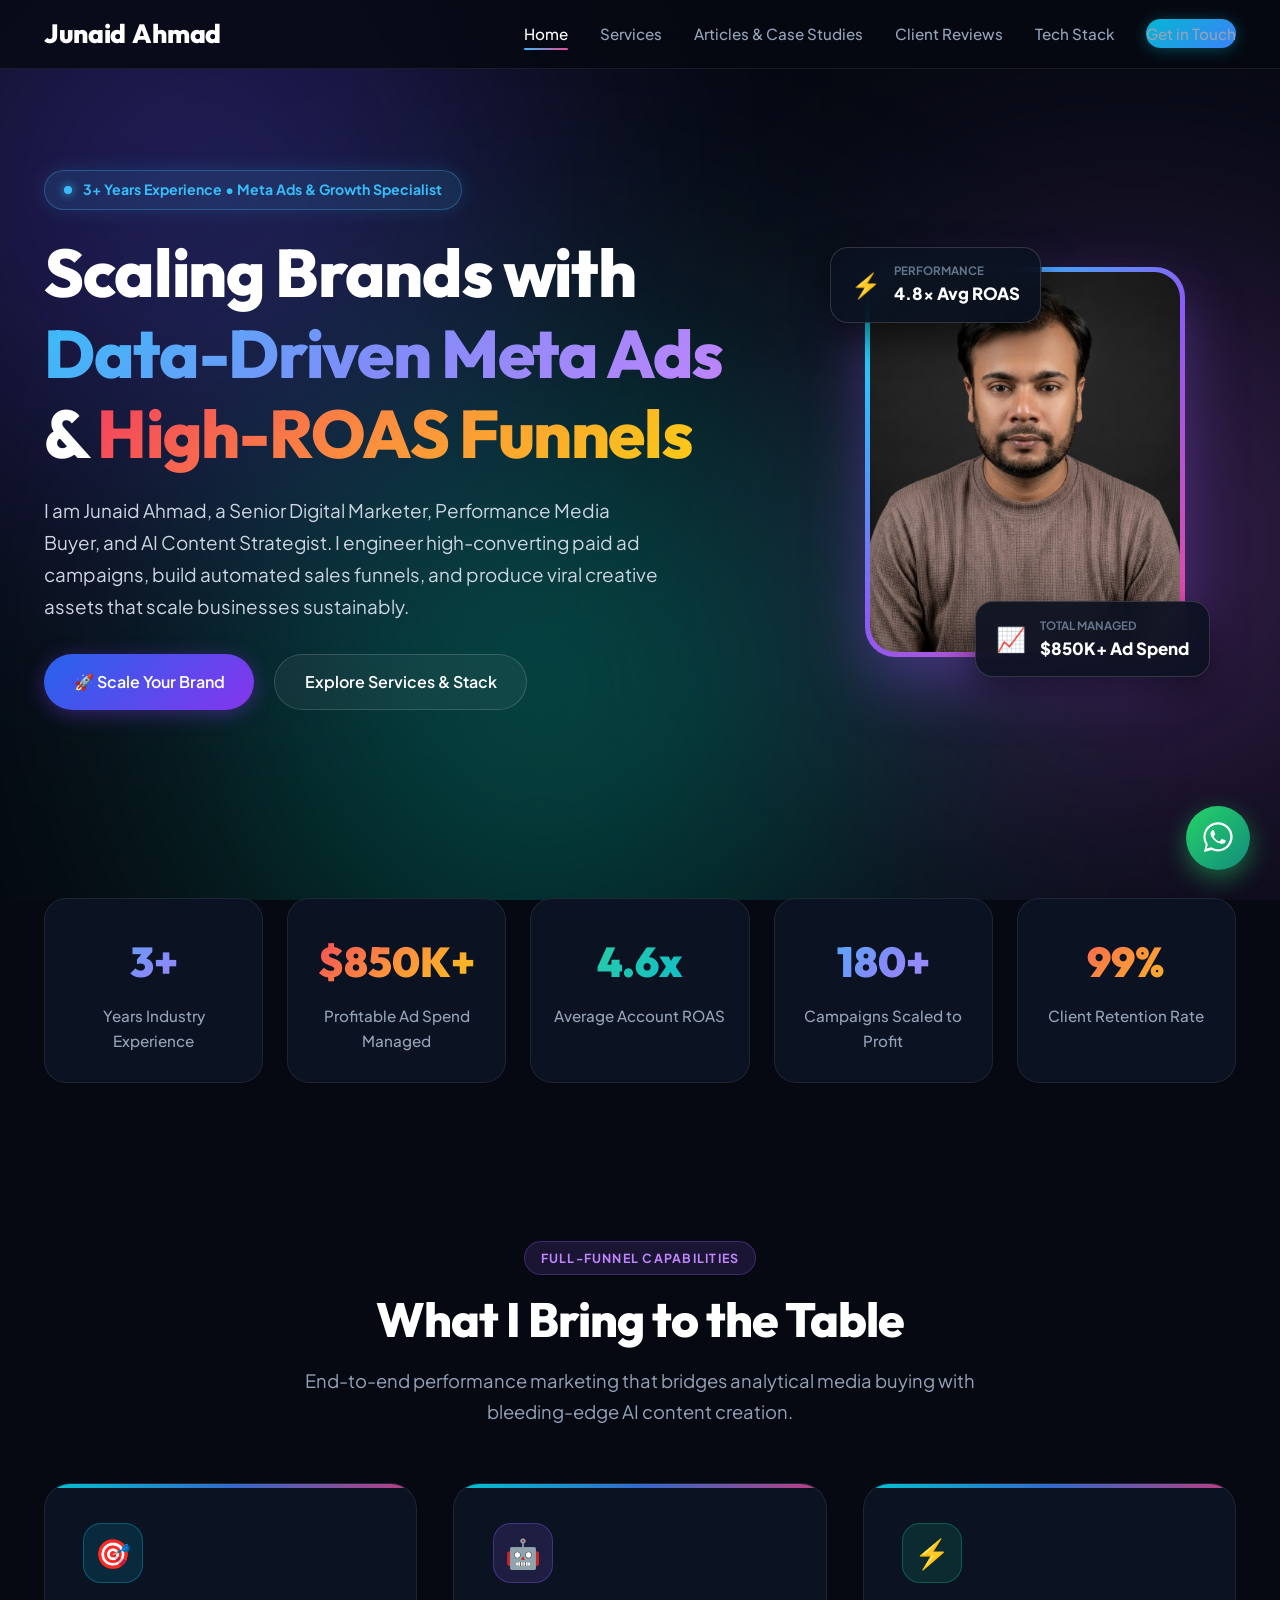
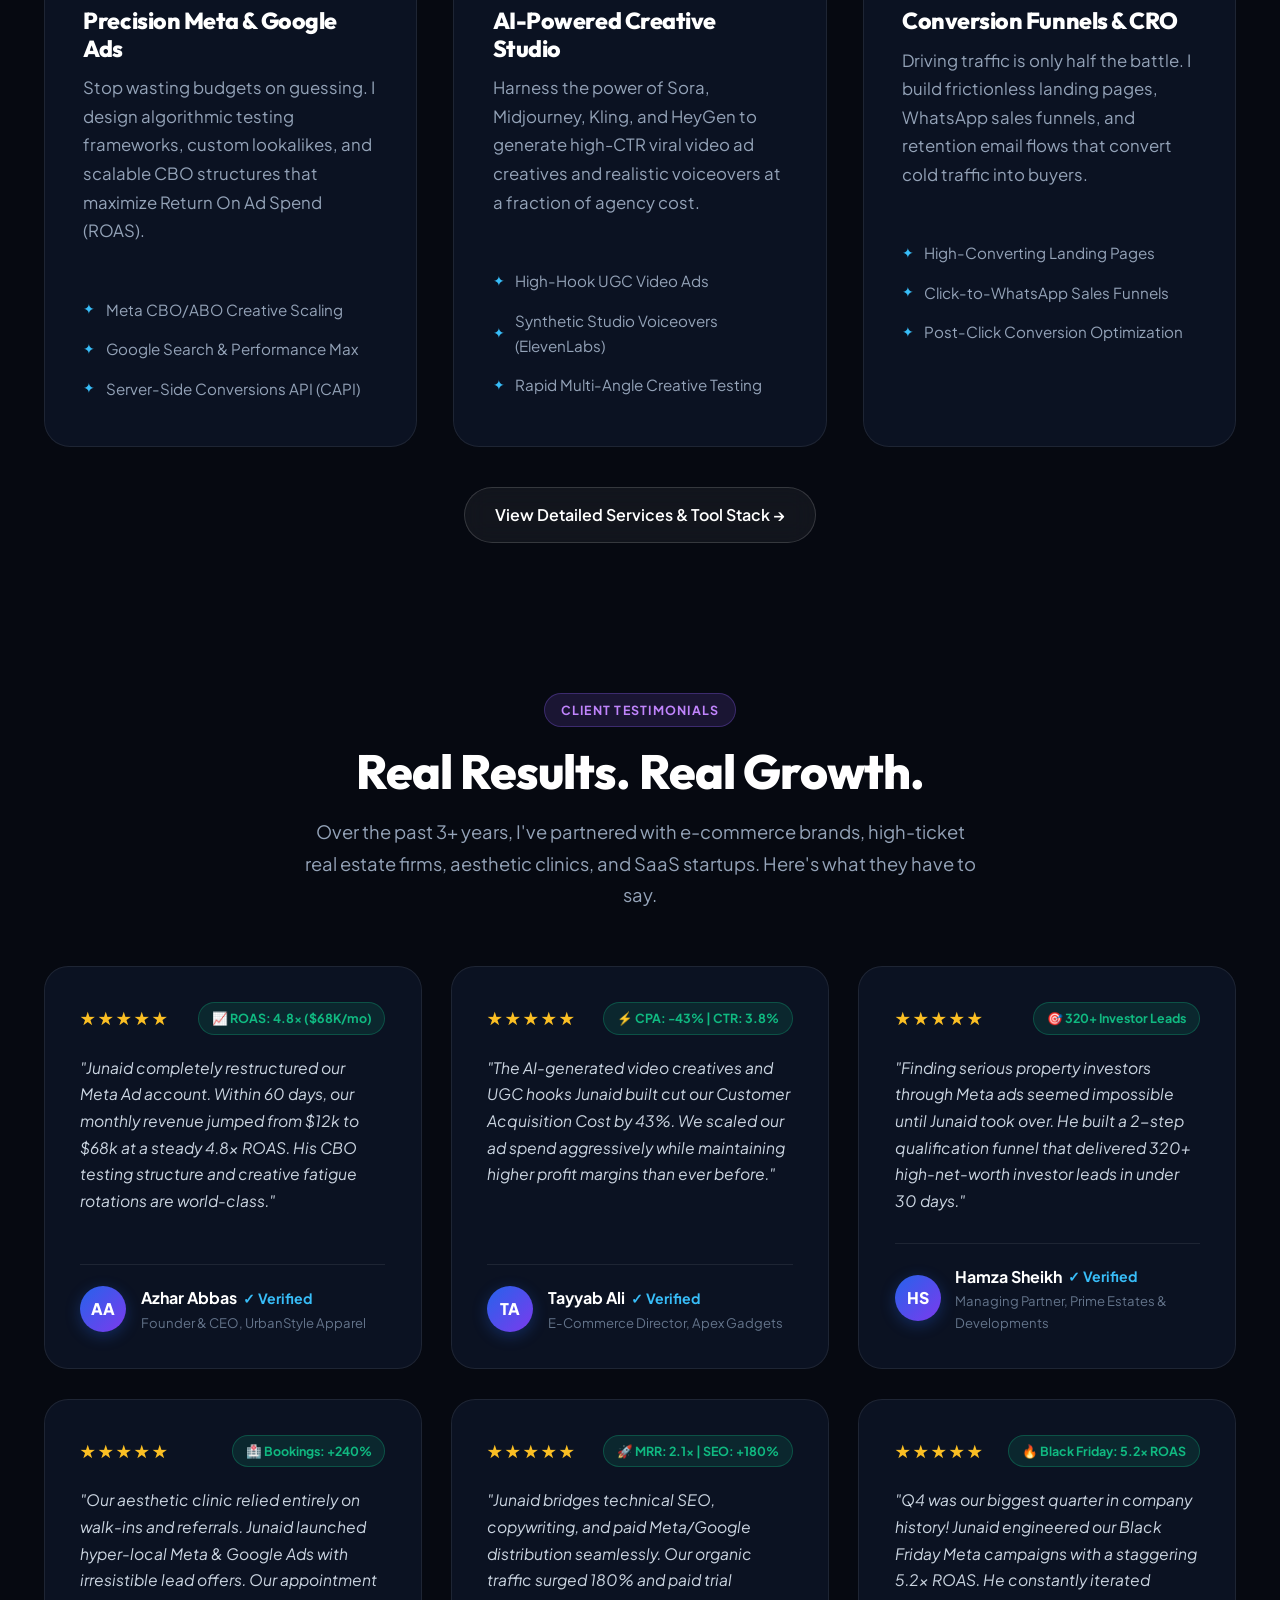
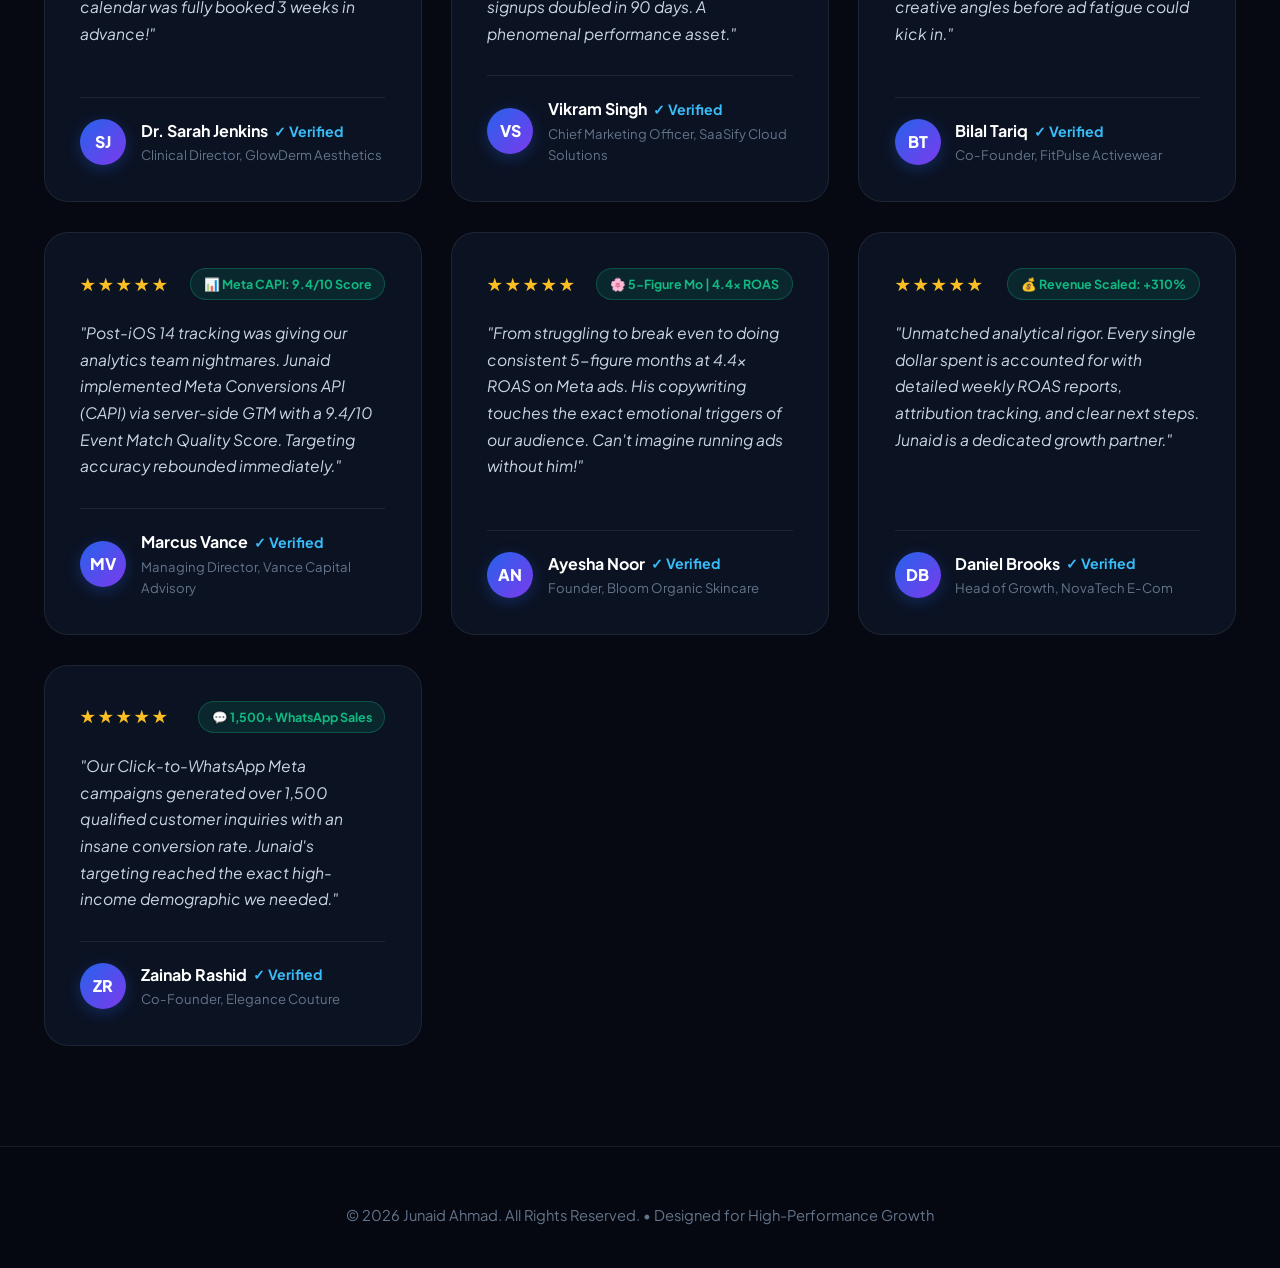
==== commit 4cbc2281: "Remove PRO badge from logo and clean up navbar brand" ====
--- a/index.html
+++ b/index.html
@@ -20,8 +20,7 @@
         <div class="container nav-container">
             <div class="logo">
                 <a href="index.html">
-                    Junaid <span>Ahmed</span>
-                    <span class="logo-badge">PRO</span>
+                    Junaid <span>Ahmad</span>
                 </a>
             </div>
             <ul class="nav-links">
